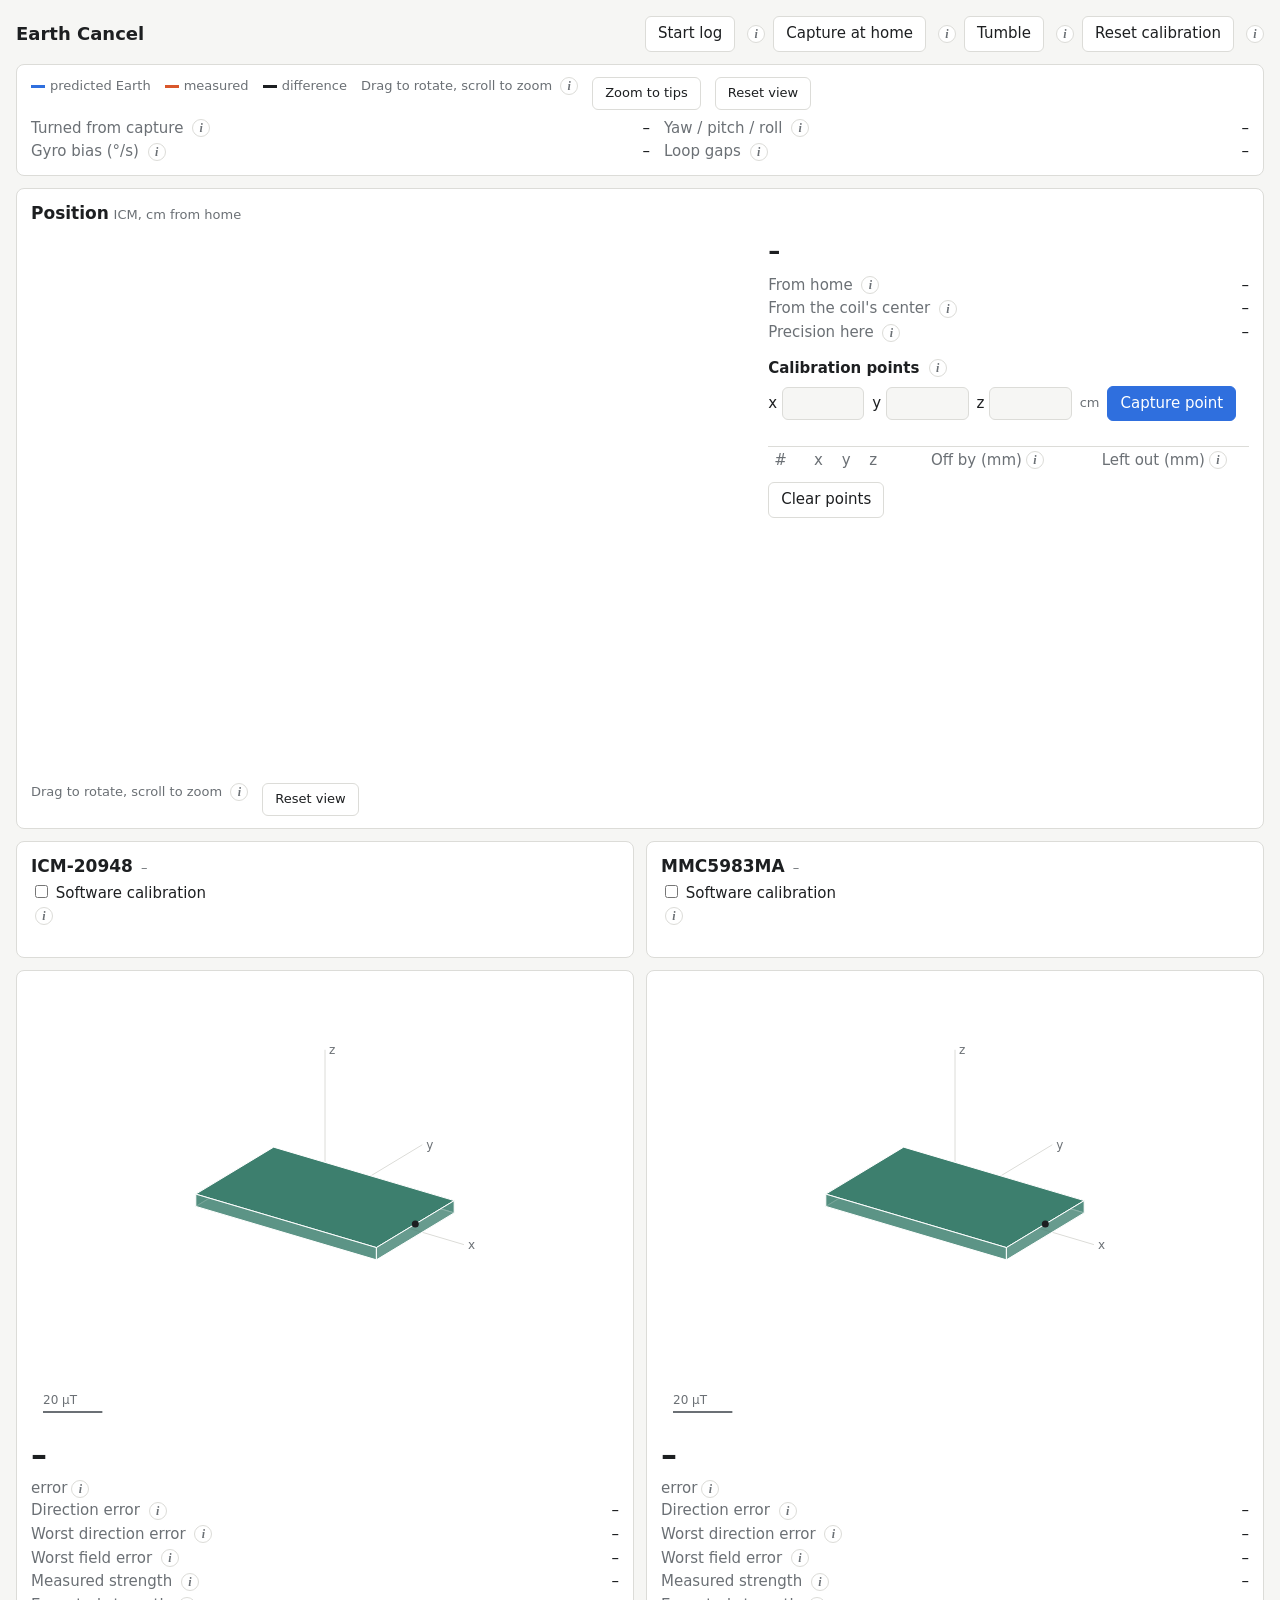
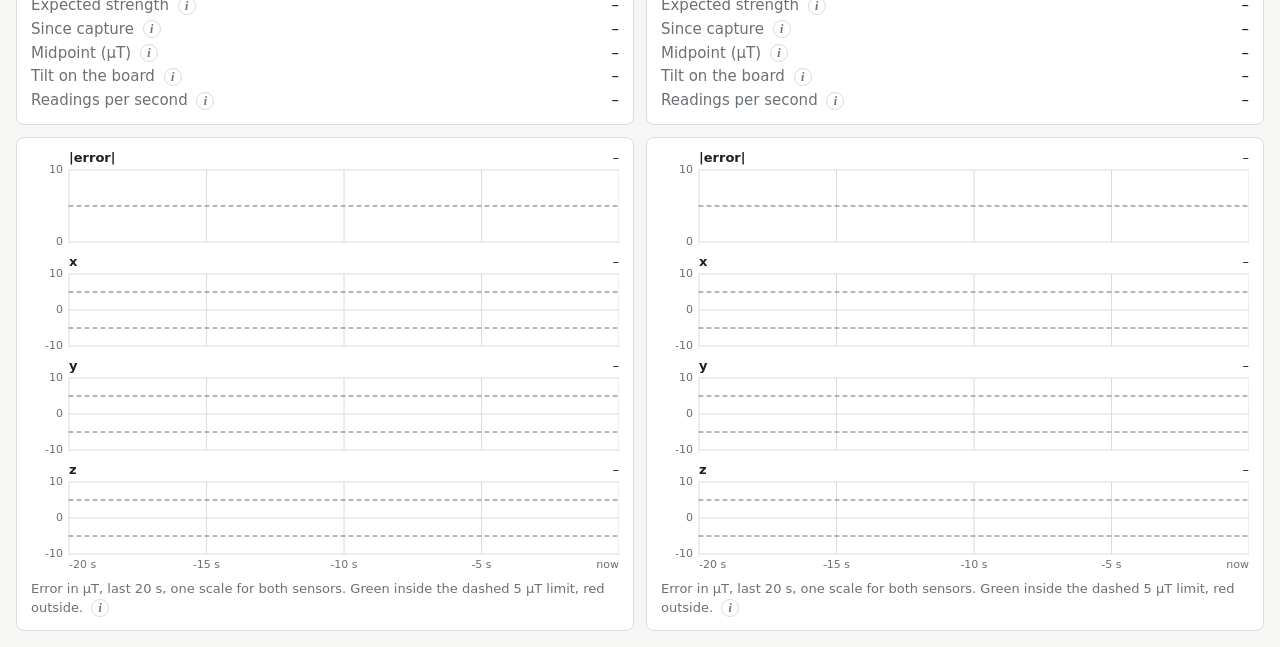
==== cancel-tracking/magtrack_src/web/page/index.html @ 2395313e "Move earth-cancel to cancel-tracking/ as the magtrack_src package Promote the project out of prototy" ====
<!doctype html>
<html lang="en">
<head>
<meta charset="utf-8">
<meta name="viewport" content="width=device-width, initial-scale=1">
<title>Earth Cancel</title>
<link rel="stylesheet" href="style.css">
</head>
<body>
<main>
  <header>
    <h1>Earth Cancel</h1><span class="sp"></span>
    <span id="logstat"></span><a id="loglink" target="_blank"></a>
    <button id="log">Start log</button><button class="info" data-info="log"></button>
    <button id="capture">Capture at home</button><button class="info" data-info="capture"></button>
    <button id="tumble">Tumble</button><button class="info" data-info="tumble"></button>
    <button id="reset">Reset calibration</button><button class="info" data-info="reset"></button>
  </header>
  <div class="card" id="tumblecard">
    <strong>Tumble</strong>
    <p>Slowly turn the board through every direction, each face up and down, in one spot, for 20&ndash;30 s. Finish unlocks when both sensors are ready. <button class="info" data-info="sweep"></button></p>
    <button class="primary" id="tumblefinish">Finish</button>
    <button id="tumblecancel">Cancel</button>
  </div>
  <div class="card shared">
    <div class="legend">
      <span><i style="background:var(--pred)"></i>predicted Earth</span>
      <span><i style="background:var(--meas)"></i>measured</span>
      <span><i style="background:var(--ink)"></i>difference</span>
      <span>Drag to rotate, scroll to zoom <button class="info" data-info="view"></button></span>
      <button id="tips">Zoom to tips</button>
      <button id="resetview">Reset view</button>
    </div>
    <dl>
      <dt>Turned from capture <button class="info" data-info="turned"></button></dt><dd id="turn">&ndash;</dd>
      <dt>Yaw / pitch / roll <button class="info" data-info="facing"></button></dt><dd id="ypr">&ndash;</dd>
      <dt>Gyro bias (&deg;/s) <button class="info" data-info="bias"></button></dt><dd id="bias">&ndash;</dd>
      <dt>Loop gaps <button class="info" data-info="gaps"></button></dt><dd id="gaps">&ndash;</dd>
    </dl>
  </div>
  <div class="card" id="poscard">
    <h2>Position</h2> <span class="hint">ICM, cm from home</span>
    <div class="posgrid">
      <div>
        <canvas id="posview"></canvas>
        <div class="legend">
          <span>Drag to rotate, scroll to zoom <button class="info" data-info="posview"></button></span>
          <button id="posreset">Reset view</button>
        </div>
      </div>
      <div>
        <div class="big" id="posxyz">&ndash;</div>
        <dl>
          <dt>From home <button class="info" data-info="posfrom"></button></dt><dd id="posfromhome">&ndash;</dd>
          <dt>From the coil's center <button class="info" data-info="poscoil"></button></dt><dd id="posfromcoil">&ndash;</dd>
          <dt>Precision here <button class="info" data-info="posprecision"></button></dt><dd id="posprec">&ndash;</dd>
        </dl>
        <h3>Calibration points <button class="info" data-info="calpoints"></button></h3>
        <div class="calentry">
          <label>x <input id="calx" type="number" step="0.5" inputmode="decimal"></label>
          <label>y <input id="caly" type="number" step="0.5" inputmode="decimal"></label>
          <label>z <input id="calz" type="number" step="0.5" inputmode="decimal"></label>
          <span class="hint">cm</span>
          <button class="primary" id="calcapture">Capture point</button>
          <button id="calcancel">Cancel</button>
        </div>
        <div class="hint" id="calstatus"></div>
        <table>
          <thead><tr><th>#</th><th>x</th><th>y</th><th>z</th><th>Off by (mm)<button class="info" data-info="offby"></button></th><th>Left out (mm)<button class="info" data-info="leftout"></button></th><th></th></tr></thead>
          <tbody id="calrows"></tbody>
        </table>
        <p class="hint" id="coilsummary"></p>
        <button id="calclear">Clear points</button>
      </div>
    </div>
  </div>
  <div id="sides"></div>
</main>
<template id="side">
  <section class="side">
    <div class="card">
      <h2 class="sidename"></h2><span class="rate">&ndash;</span>
      <label class="calswitch"><input type="checkbox" class="usecal"> Software calibration</label><button class="info" data-info="usecal"></button>
      <div class="status"></div>
    </div>
    <div class="card tumble">
      <div class="meter"><div class="tumblebar"></div></div>
      <p class="tumbleinfo"></p>
      <canvas class="sweep"></canvas>
    </div>
    <div class="card result">
      <div class="resultverdict"></div><button class="info" data-info="match"></button>
      <div class="resultnote"></div>
      <div class="unit">All values in &micro;T, except Correction.</div>
      <table>
        <thead><tr><th>Direction</th><th>Lowest<button class="info" data-info="lowest"></button></th><th>Highest<button class="info" data-info="highest"></button></th><th>Midpoint<button class="info" data-info="midpoint"></button></th><th>Half the swing<button class="info" data-info="halfswing"></button></th><th>Correction<button class="info" data-info="correction"></button></th></tr></thead>
        <tbody class="resultrows"></tbody>
      </table>
    </div>
    <div class="card">
      <canvas class="view"></canvas>
      <div class="big">&ndash;</div>
      <div class="verdict">error</div><button class="info" data-info="error"></button>
      <dl>
        <dt>Direction error <button class="info" data-info="direction"></button></dt><dd class="deg">&ndash;</dd>
        <dt>Worst direction error <button class="info" data-info="worstdirection"></button></dt><dd class="peakdeg">&ndash;</dd>
        <dt>Worst field error <button class="info" data-info="worst"></button></dt><dd class="peak">&ndash;</dd>
        <dt>Measured strength <button class="info" data-info="measured"></button></dt><dd class="mm">&ndash;</dd>
        <dt>Expected strength <button class="info" data-info="predicted"></button></dt><dd class="pm">&ndash;</dd>
        <dt>Since capture <button class="info" data-info="age"></button></dt><dd class="age">&ndash;</dd>
        <dt>Midpoint (&micro;T) <button class="info" data-info="midpointreadout"></button></dt><dd class="off">&ndash;</dd>
        <dt>Tilt on the board <button class="info" data-info="tilt"></button></dt><dd class="tilt">&ndash;</dd>
        <dt>Readings per second <button class="info" data-info="rate"></button></dt><dd class="ratenum">&ndash;</dd>
      </dl>
    </div>
    <div class="card">
      <div class="traces">
        <canvas class="trace-size"></canvas>
        <canvas class="trace-x"></canvas>
        <canvas class="trace-y"></canvas>
        <canvas class="trace-z"></canvas>
      </div>
      <div class="legend"><span>Error in &micro;T, last 20 s, one scale for both sensors. Green inside the dashed 5 &micro;T limit, red outside. <button class="info" data-info="chart"></button></span></div>
    </div>
  </section>
</template>
<script src="draw.js"></script>
<script src="sides.js"></script>
<script src="board_view.js"></script>
<script src="sweep_view.js"></script>
<script src="chart.js"></script>
<script src="position_view.js"></script>
<script src="app.js"></script>
<script src="info.js"></script>
</body>
</html>
---- cancel-tracking/magtrack_src/web/page/style.css ----
:root { --bg:#f6f6f4; --card:#fff; --ink:#1d1f21; --dim:#6b7075; --line:#dcdcd8;
        --pred:#2f6fde; --meas:#d9572b; --good:#1b8a52; --bad:#c62f2f;
        --trace:#2f6fde; --board:#3d7f6e; --patch:#c9c9c4; --coil:#b8733a; }
@media (prefers-color-scheme: dark) {
  :root { --bg:#141618; --card:#1e2124; --ink:#e8e9ea; --dim:#99a0a6; --line:#34383c;
          --pred:#6ea0f5; --meas:#f08a5f; --good:#46c288; --bad:#ef6a6a;
          --trace:#6ea0f5; --board:#4f9c88; --patch:#6c7175; --coil:#d39a63; }
}
* { box-sizing:border-box; }
body { margin:0; padding:16px; background:var(--bg); color:var(--ink);
       font:15px/1.45 system-ui,sans-serif; }
main { max-width:1320px; margin:0 auto; display:grid; gap:12px; grid-template-columns:minmax(0,1fr); }
#sides { display:grid; gap:12px; grid-template-columns:repeat(2,minmax(0,1fr)); }
.side { display:flex; flex-direction:column; gap:12px; min-width:0; }
.side h2 { display:inline; font-size:17px; margin:0; }
.rate, .status { color:var(--dim); font-size:13px; }
.rate { margin-left:8px; }
.status { min-height:1.4em; }
.card { background:var(--card); border:1px solid var(--line); border-radius:8px; padding:12px 14px; }
.wide { grid-column:1 / -1; }
h1 { font-size:18px; margin:0; }
header { grid-column:1 / -1; display:flex; flex-wrap:wrap; gap:8px; align-items:center; }
header .sp { flex:1; }
button { font:inherit; padding:6px 12px; border:1px solid var(--line); border-radius:6px;
         background:var(--card); color:var(--ink); cursor:pointer; }
button.primary { background:var(--pred); border-color:var(--pred); color:#fff; }
button:disabled { opacity:.5; cursor:default; }
canvas { display:block; width:100%; }
.view { aspect-ratio:4/3; cursor:grab; touch-action:none; margin-bottom:8px; }
.view:active { cursor:grabbing; }
.viewbar { display:flex; flex-wrap:wrap; gap:8px; align-items:center; margin-top:8px; color:var(--dim); font-size:13px; }
.viewbar span { flex:1; min-width:150px; }
.traces canvas { height:96px; margin-bottom:8px; }
.traces canvas:last-child { height:110px; }
#logstat { color:var(--dim); font-size:13px; }
#loglink { color:var(--trace); font-size:13px; }
.big { font-size:32px; font-weight:600; font-variant-numeric:tabular-nums; }
.verdict { color:var(--dim); margin-bottom:8px; }
.good { color:var(--good); } .bad { color:var(--bad); }
dl { display:grid; grid-template-columns:auto 1fr; gap:2px 14px; margin:0; }
dt { color:var(--dim); } dd { margin:0; text-align:right; font-variant-numeric:tabular-nums; }
.legend { display:flex; flex-wrap:wrap; gap:14px; color:var(--dim); font-size:13px; }
.legend i { display:inline-block; width:14px; height:3px; margin-right:5px; vertical-align:middle; }
.info { width:18px; height:18px; padding:0; margin-left:4px; border-radius:50%; font:italic 600 12px/16px Georgia,serif;
        color:var(--dim); vertical-align:middle; touch-action:manipulation; }
#infotip { display:none; position:fixed; z-index:10; max-width:min(300px, calc(100vw - 16px)); padding:8px 10px;
           background:var(--ink); color:var(--bg); border-radius:6px; font-size:13px; line-height:1.4; }
.resultverdict { display:inline; }
.verdict { display:inline; }
#tumblecard, .tumble, .result { display:none; }
.shared dl { grid-template-columns:auto 1fr auto 1fr; margin-top:8px; }
#tumblecard p, .tumble p { margin:6px 0; }
.sweep { aspect-ratio:1; max-width:420px; margin:8px auto; cursor:grab; touch-action:none; }
.sweep:active { cursor:grabbing; }
.meter { height:10px; border-radius:5px; background:var(--line); overflow:hidden; }
.tumblebar { height:100%; width:0; background:var(--trace); }
.tumblebar.ok { background:var(--good); }
.resultverdict { font-size:18px; font-weight:600; }
.unit { color:var(--dim); font-size:13px; margin-bottom:4px; }
.resultnote { color:var(--dim); margin-bottom:8px; }
table { border-collapse:collapse; width:100%; font-variant-numeric:tabular-nums; }
th, td { text-align:right; padding:3px 6px; border-top:1px solid var(--line); }
th { color:var(--dim); font-weight:400; }
th:first-child, td:first-child { text-align:left; }
.calswitch { display:block; margin-top:4px; }
@media (max-width:820px) { #sides { grid-template-columns:minmax(0,1fr); } .shared dl { grid-template-columns:auto 1fr; } }
#poscard h2 { display:inline; font-size:17px; margin:0; }
#poscard h3 { font-size:15px; margin:14px 0 6px; }
.hint { color:var(--dim); font-size:13px; }
.posgrid { display:grid; gap:16px; grid-template-columns:minmax(0,3fr) minmax(0,2fr); margin-top:8px; }
#posview { aspect-ratio:4/3; cursor:grab; touch-action:none; margin-bottom:8px; }
#posview:active { cursor:grabbing; }
#posxyz { font-size:24px; margin-bottom:6px; white-space:pre; }
.calentry { display:flex; flex-wrap:wrap; gap:8px; align-items:center; margin-bottom:6px; }
.calentry input { width:5.5em; font:inherit; padding:5px 6px; border:1px solid var(--line); border-radius:6px;
                  background:var(--bg); color:var(--ink); }
#calcancel { display:none; }
#calstatus { min-height:1.4em; }
#coilsummary { margin:8px 0; }
button.remove { padding:0 8px; }
@media (max-width:820px) { .posgrid { grid-template-columns:minmax(0,1fr); } }
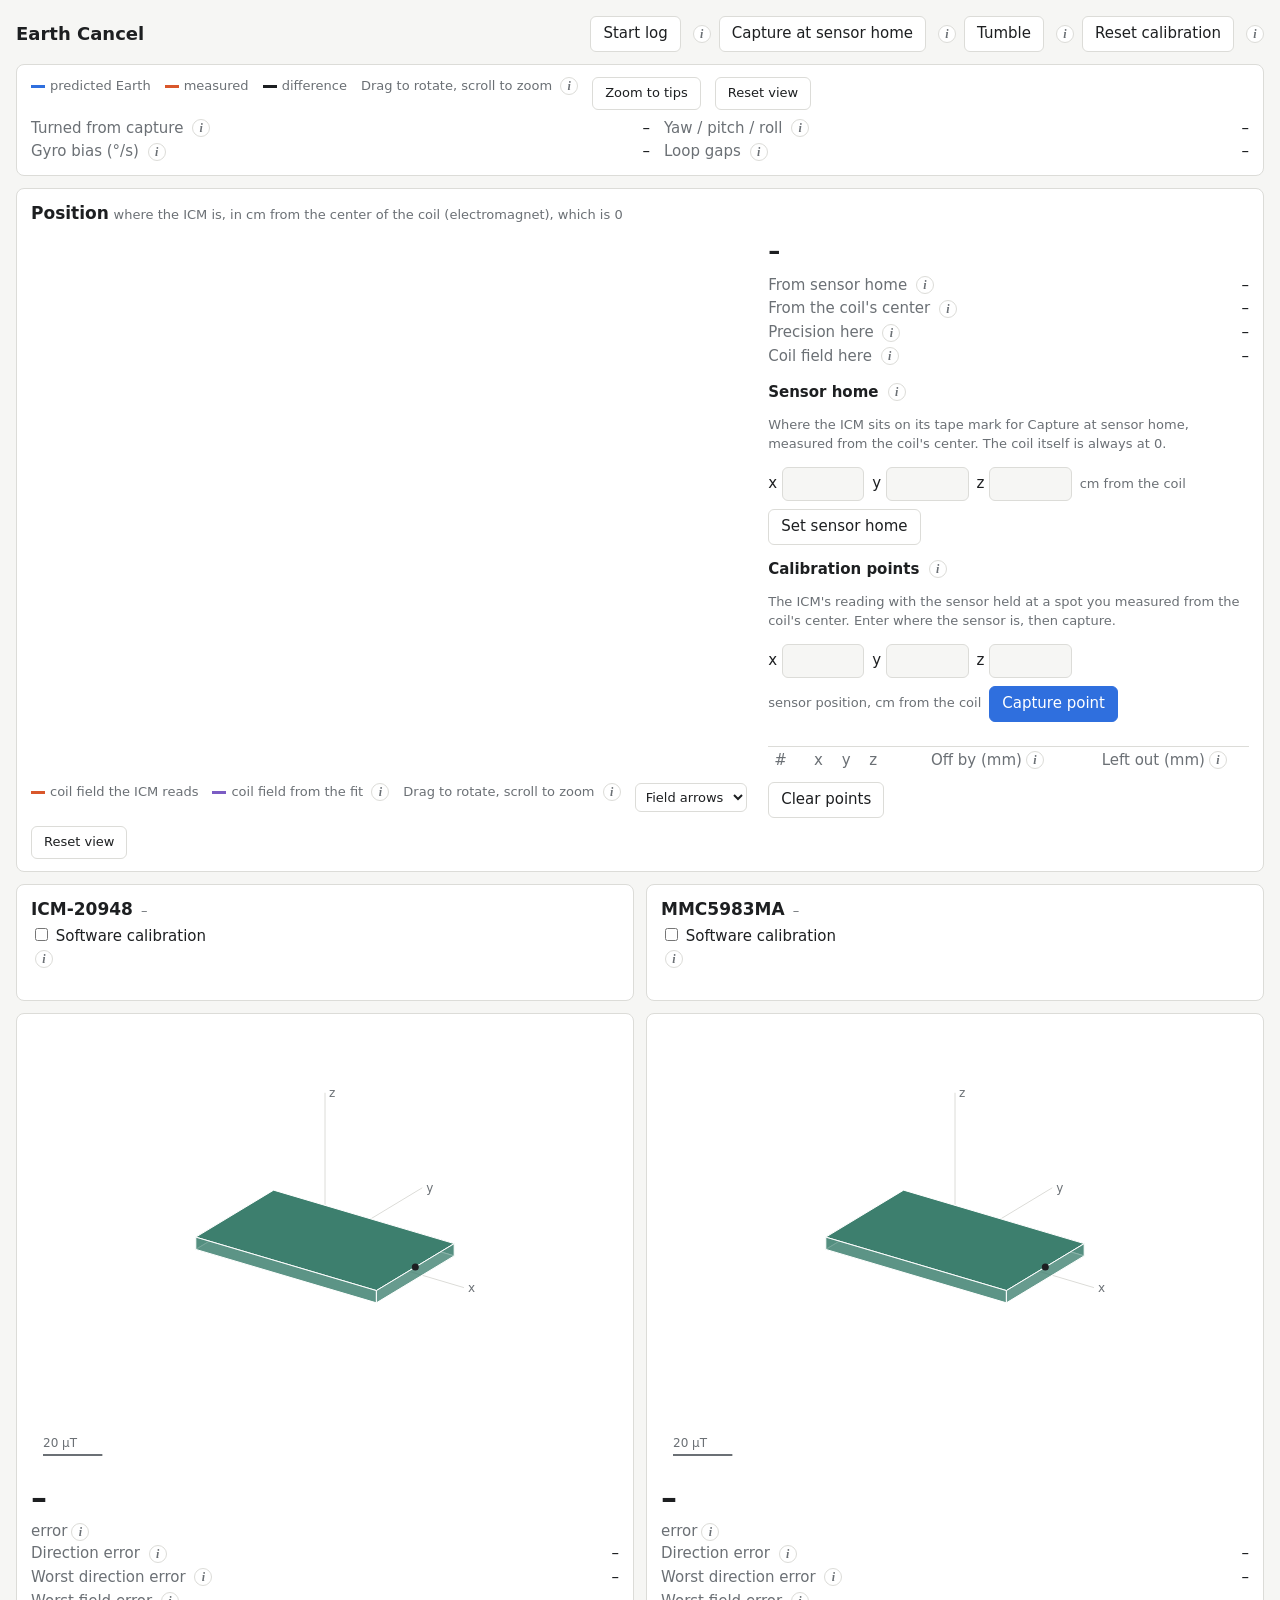
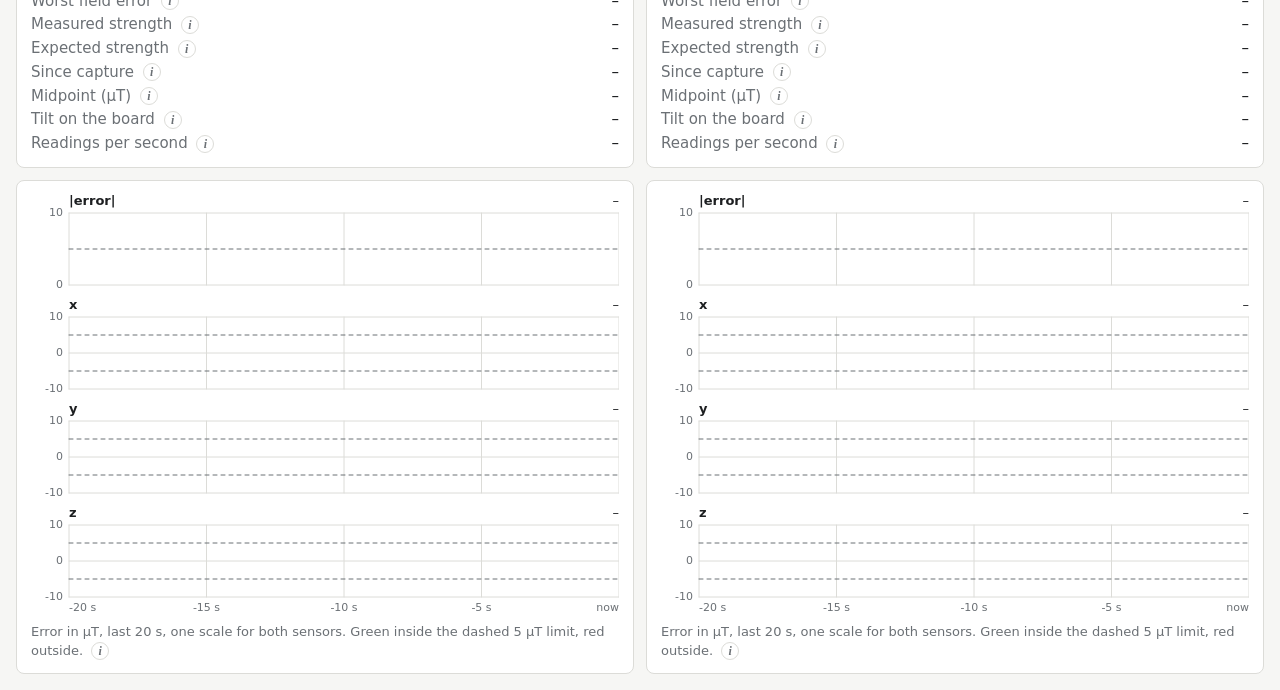
==== commit c60ca84c: "proper calibration tracking, more defined setup" ====
--- a/cancel-tracking/magtrack_src/web/page/index.html
+++ b/cancel-tracking/magtrack_src/web/page/index.html
@@ -12,7 +12,7 @@
     <h1>Earth Cancel</h1><span class="sp"></span>
     <span id="logstat"></span><a id="loglink" target="_blank"></a>
     <button id="log">Start log</button><button class="info" data-info="log"></button>
-    <button id="capture">Capture at home</button><button class="info" data-info="capture"></button>
+    <button id="capture">Capture at sensor home</button><button class="info" data-info="capture"></button>
     <button id="tumble">Tumble</button><button class="info" data-info="tumble"></button>
     <button id="reset">Reset calibration</button><button class="info" data-info="reset"></button>
   </header>
@@ -39,28 +39,47 @@
     </dl>
   </div>
   <div class="card" id="poscard">
-    <h2>Position</h2> <span class="hint">ICM, cm from home</span>
+    <h2>Position</h2> <span class="hint">where the ICM is, in cm from the center of the coil (electromagnet), which is 0</span>
     <div class="posgrid">
       <div>
         <canvas id="posview"></canvas>
         <div class="legend">
+          <span><i style="background:var(--meas)"></i>coil field the ICM reads</span>
+          <span><i style="background:var(--field)"></i>coil field from the fit <button class="info" data-info="posfieldview"></button></span>
           <span>Drag to rotate, scroll to zoom <button class="info" data-info="posview"></button></span>
+          <select id="posfield" aria-label="How to draw the coil's field">
+            <option value="arrows">Field arrows</option>
+            <option value="lines">Field lines</option>
+            <option value="off">No field</option>
+          </select>
           <button id="posreset">Reset view</button>
         </div>
       </div>
       <div>
         <div class="big" id="posxyz">&ndash;</div>
         <dl>
-          <dt>From home <button class="info" data-info="posfrom"></button></dt><dd id="posfromhome">&ndash;</dd>
+          <dt>From sensor home <button class="info" data-info="posfrom"></button></dt><dd id="posfromhome">&ndash;</dd>
           <dt>From the coil's center <button class="info" data-info="poscoil"></button></dt><dd id="posfromcoil">&ndash;</dd>
           <dt>Precision here <button class="info" data-info="posprecision"></button></dt><dd id="posprec">&ndash;</dd>
+          <dt>Coil field here <button class="info" data-info="poscoilfield"></button></dt><dd id="poscoilfield">&ndash;</dd>
         </dl>
+        <h3>Sensor home <button class="info" data-info="home"></button></h3>
+        <p class="hint">Where the ICM sits on its tape mark for Capture at sensor home, measured from the coil's center. The coil itself is always at 0.</p>
+        <div class="calentry">
+          <label>x <input id="homex" type="number" step="0.5" inputmode="decimal"></label>
+          <label>y <input id="homey" type="number" step="0.5" inputmode="decimal"></label>
+          <label>z <input id="homez" type="number" step="0.5" inputmode="decimal"></label>
+          <span class="hint">cm from the coil</span>
+          <button id="homeset">Set sensor home</button>
+        </div>
+        <div class="hint" id="homenow"></div>
         <h3>Calibration points <button class="info" data-info="calpoints"></button></h3>
+        <p class="hint">The ICM's reading with the sensor held at a spot you measured from the coil's center. Enter where the sensor is, then capture.</p>
         <div class="calentry">
           <label>x <input id="calx" type="number" step="0.5" inputmode="decimal"></label>
           <label>y <input id="caly" type="number" step="0.5" inputmode="decimal"></label>
           <label>z <input id="calz" type="number" step="0.5" inputmode="decimal"></label>
-          <span class="hint">cm</span>
+          <span class="hint">sensor position, cm from the coil</span>
           <button class="primary" id="calcapture">Capture point</button>
           <button id="calcancel">Cancel</button>
         </div>
@@ -129,6 +148,7 @@
 <script src="board_view.js"></script>
 <script src="sweep_view.js"></script>
 <script src="chart.js"></script>
+<script src="field_view.js"></script>
 <script src="position_view.js"></script>
 <script src="app.js"></script>
 <script src="info.js"></script>
--- a/cancel-tracking/magtrack_src/web/page/style.css
+++ b/cancel-tracking/magtrack_src/web/page/style.css
@@ -1,10 +1,10 @@
 :root { --bg:#f6f6f4; --card:#fff; --ink:#1d1f21; --dim:#6b7075; --line:#dcdcd8;
         --pred:#2f6fde; --meas:#d9572b; --good:#1b8a52; --bad:#c62f2f;
-        --trace:#2f6fde; --board:#3d7f6e; --patch:#c9c9c4; --coil:#b8733a; }
+        --trace:#2f6fde; --board:#3d7f6e; --patch:#c9c9c4; --coil:#b8733a; --field:#7b5cc4; }
 @media (prefers-color-scheme: dark) {
   :root { --bg:#141618; --card:#1e2124; --ink:#e8e9ea; --dim:#99a0a6; --line:#34383c;
           --pred:#6ea0f5; --meas:#f08a5f; --good:#46c288; --bad:#ef6a6a;
-          --trace:#6ea0f5; --board:#4f9c88; --patch:#6c7175; --coil:#d39a63; }
+          --trace:#6ea0f5; --board:#4f9c88; --patch:#6c7175; --coil:#d39a63; --field:#ab92ea; }
 }
 * { box-sizing:border-box; }
 body { margin:0; padding:16px; background:var(--bg); color:var(--ink);
@@ -78,4 +78,6 @@
 #calstatus { min-height:1.4em; }
 #coilsummary { margin:8px 0; }
 button.remove { padding:0 8px; }
+#posfield { font:inherit; font-size:13px; padding:5px 6px; border:1px solid var(--line); border-radius:6px;
+            background:var(--card); color:var(--ink); }
 @media (max-width:820px) { .posgrid { grid-template-columns:minmax(0,1fr); } }
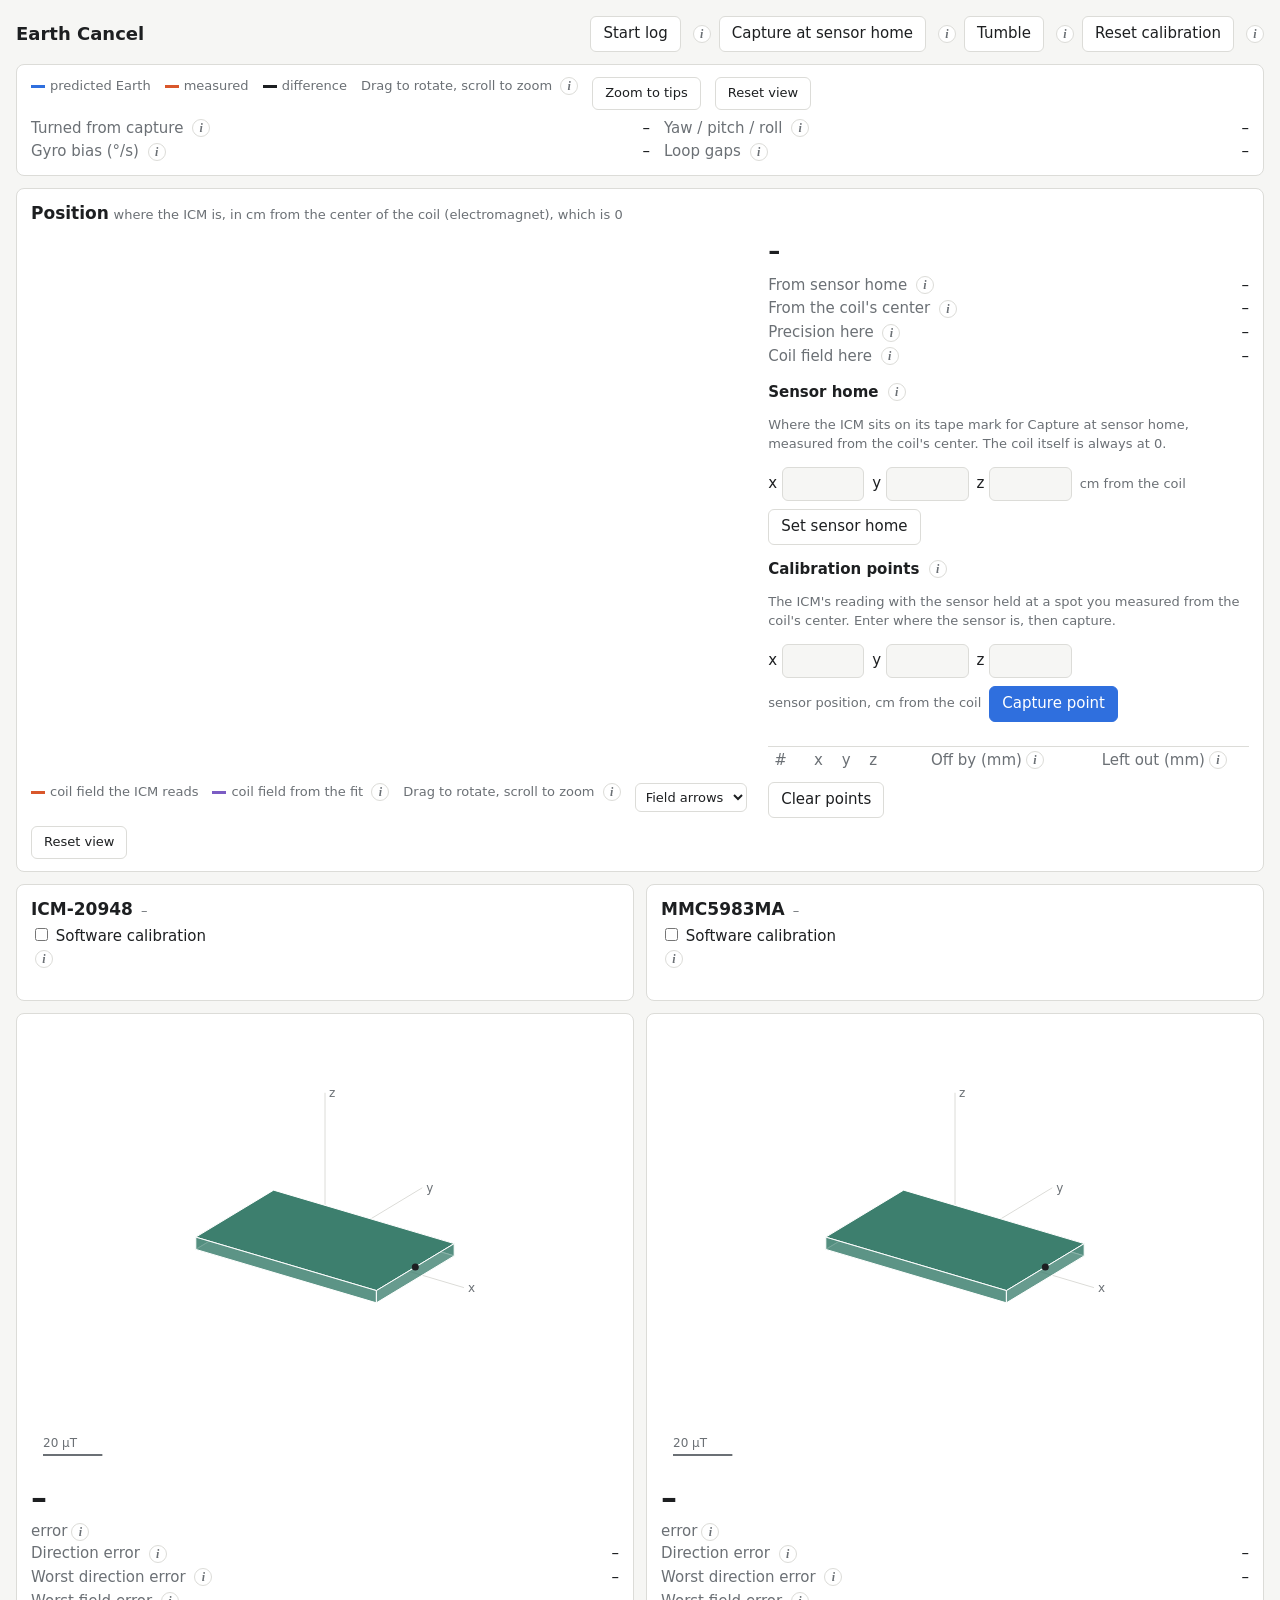
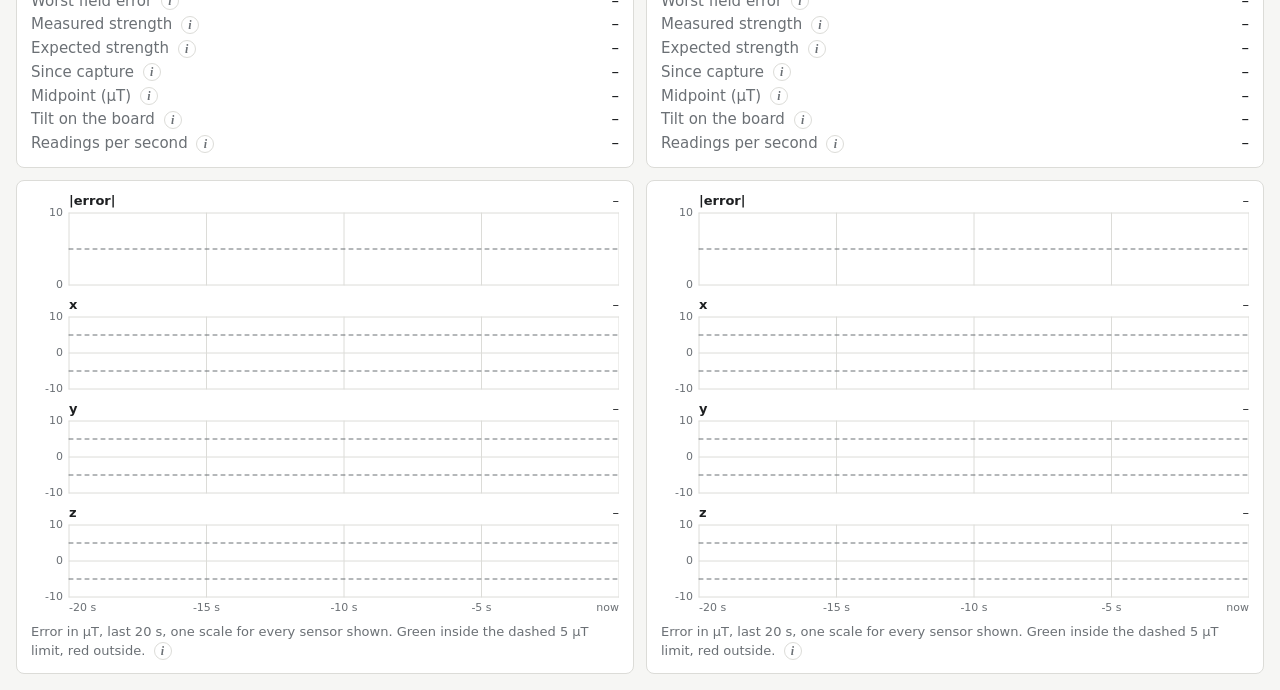
==== commit 7f808041: "updated to disable mmc" ====
--- a/cancel-tracking/magtrack_src/web/page/index.html
+++ b/cancel-tracking/magtrack_src/web/page/index.html
@@ -18,7 +18,7 @@
   </header>
   <div class="card" id="tumblecard">
     <strong>Tumble</strong>
-    <p>Slowly turn the board through every direction, each face up and down, in one spot, for 20&ndash;30 s. Finish unlocks when both sensors are ready. <button class="info" data-info="sweep"></button></p>
+    <p>Slowly turn the board through every direction, each face up and down, in one spot, for 20&ndash;30 s. Finish unlocks when every sensor shown is ready. <button class="info" data-info="sweep"></button></p>
     <button class="primary" id="tumblefinish">Finish</button>
     <button id="tumblecancel">Cancel</button>
   </div>
@@ -116,7 +116,7 @@
         <tbody class="resultrows"></tbody>
       </table>
     </div>
-    <div class="card">
+    <div class="card viewcard">
       <canvas class="view"></canvas>
       <div class="big">&ndash;</div>
       <div class="verdict">error</div><button class="info" data-info="error"></button>
@@ -132,14 +132,14 @@
         <dt>Readings per second <button class="info" data-info="rate"></button></dt><dd class="ratenum">&ndash;</dd>
       </dl>
     </div>
-    <div class="card">
+    <div class="card chartcard">
       <div class="traces">
         <canvas class="trace-size"></canvas>
         <canvas class="trace-x"></canvas>
         <canvas class="trace-y"></canvas>
         <canvas class="trace-z"></canvas>
       </div>
-      <div class="legend"><span>Error in &micro;T, last 20 s, one scale for both sensors. Green inside the dashed 5 &micro;T limit, red outside. <button class="info" data-info="chart"></button></span></div>
+      <div class="legend"><span>Error in &micro;T, last 20 s, one scale for every sensor shown. Green inside the dashed 5 &micro;T limit, red outside. <button class="info" data-info="chart"></button></span></div>
     </div>
   </section>
 </template>
--- a/cancel-tracking/magtrack_src/web/page/style.css
+++ b/cancel-tracking/magtrack_src/web/page/style.css
@@ -63,7 +63,11 @@
 th { color:var(--dim); font-weight:400; }
 th:first-child, td:first-child { text-align:left; }
 .calswitch { display:block; margin-top:4px; }
-@media (max-width:820px) { #sides { grid-template-columns:minmax(0,1fr); } .shared dl { grid-template-columns:auto 1fr; } }
+#sides.single { grid-template-columns:minmax(0,1fr); }
+#sides.single .side { display:grid; grid-template-columns:repeat(2,minmax(0,1fr)); align-items:start; }
+#sides.single .side > .card:not(.viewcard):not(.chartcard) { grid-column:1 / -1; }
+@media (max-width:820px) { #sides, #sides.single .side { grid-template-columns:minmax(0,1fr); }
+                           .shared dl { grid-template-columns:auto 1fr; } }
 #poscard h2 { display:inline; font-size:17px; margin:0; }
 #poscard h3 { font-size:15px; margin:14px 0 6px; }
 .hint { color:var(--dim); font-size:13px; }
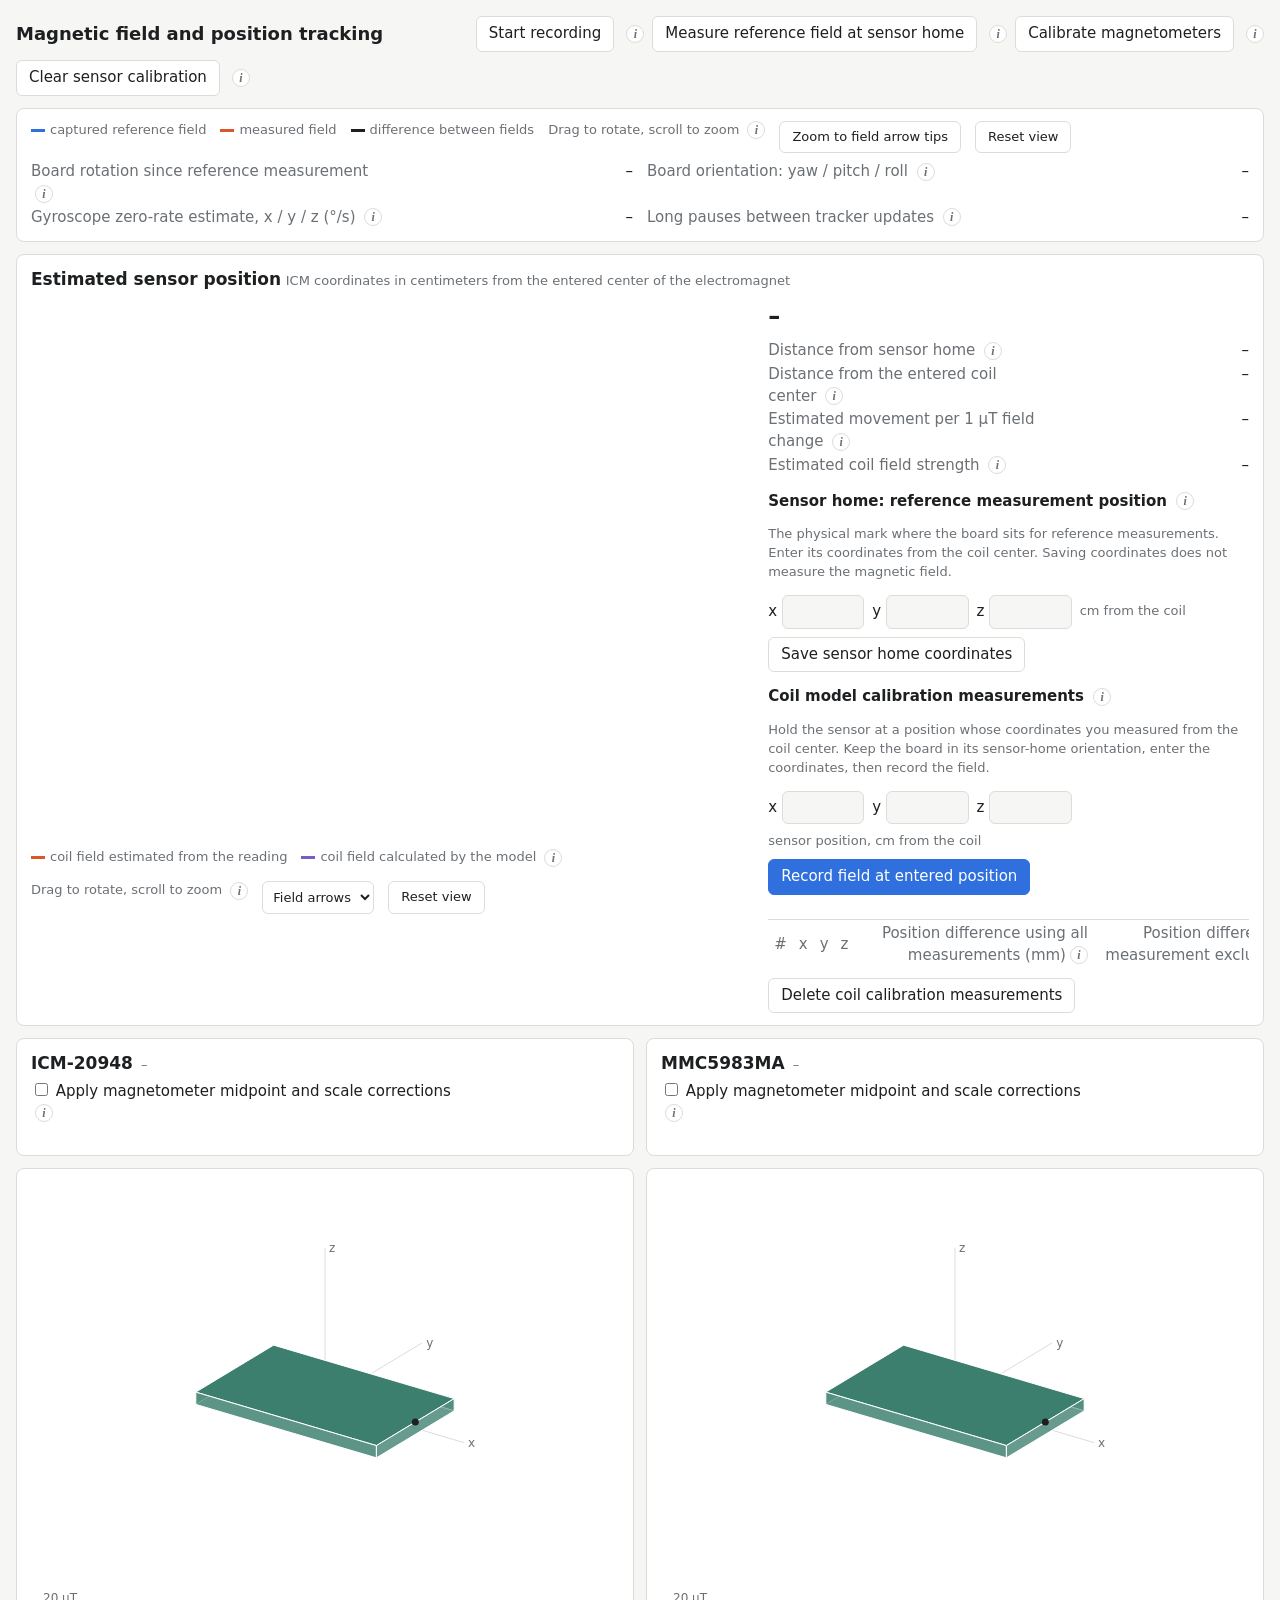
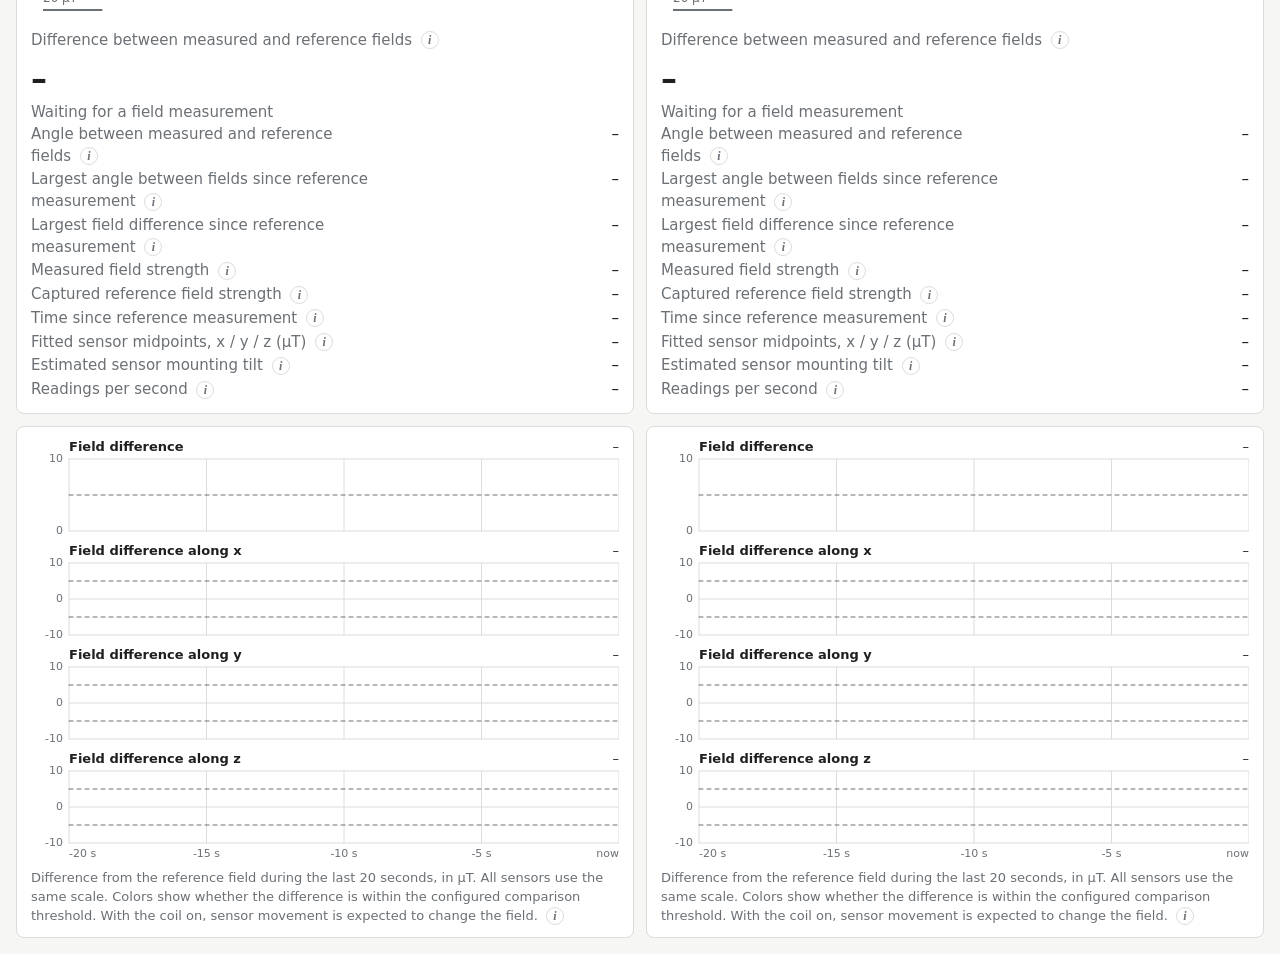
==== commit 31ab2034: "significant refactor of documentation. Making sure we are aligned on terminology and function. Added" ====
--- a/cancel-tracking/magtrack_src/web/page/index.html
+++ b/cancel-tracking/magtrack_src/web/page/index.html
@@ -3,50 +3,50 @@
 <head>
 <meta charset="utf-8">
 <meta name="viewport" content="width=device-width, initial-scale=1">
-<title>Earth Cancel</title>
+<title>Magnetic field and position tracking</title>
 <link rel="stylesheet" href="style.css">
 </head>
 <body>
 <main>
   <header>
-    <h1>Earth Cancel</h1><span class="sp"></span>
+    <h1>Magnetic field and position tracking</h1><span class="sp"></span>
     <span id="logstat"></span><a id="loglink" target="_blank"></a>
-    <button id="log">Start log</button><button class="info" data-info="log"></button>
-    <button id="capture">Capture at sensor home</button><button class="info" data-info="capture"></button>
-    <button id="tumble">Tumble</button><button class="info" data-info="tumble"></button>
-    <button id="reset">Reset calibration</button><button class="info" data-info="reset"></button>
+    <button id="log">Start recording</button><button class="info" data-info="recordMeasurements"></button>
+    <button id="capture">Measure reference field at sensor home</button><button class="info" data-info="measureReferenceField"></button>
+    <button id="tumble">Calibrate magnetometers</button><button class="info" data-info="calibrateMagnetometers"></button>
+    <button id="reset">Clear sensor calibration</button><button class="info" data-info="clearSensorCalibration"></button>
   </header>
   <div class="card" id="tumblecard">
-    <strong>Tumble</strong>
-    <p>Slowly turn the board through every direction, each face up and down, in one spot, for 20&ndash;30 s. Finish unlocks when every sensor shown is ready. <button class="info" data-info="sweep"></button></p>
-    <button class="primary" id="tumblefinish">Finish</button>
-    <button id="tumblecancel">Cancel</button>
+    <strong>Magnetometer calibration: rotate the board</strong>
+    <p>Keep the coil off or far away. Rotate the whole sensor assembly through every orientation while staying near one spot. The field-direction coverage must be sufficient before you can calculate the corrections. The MMC must also cover enough directions if its mounting alignment is not yet known. <button class="info" data-info="calibrationDirectionCoverage"></button></p>
+    <button class="primary" id="tumblefinish">Calculate and save corrections</button>
+    <button id="tumblecancel">Cancel calibration</button>
   </div>
   <div class="card shared">
     <div class="legend">
-      <span><i style="background:var(--pred)"></i>predicted Earth</span>
-      <span><i style="background:var(--meas)"></i>measured</span>
-      <span><i style="background:var(--ink)"></i>difference</span>
-      <span>Drag to rotate, scroll to zoom <button class="info" data-info="view"></button></span>
-      <button id="tips">Zoom to tips</button>
+      <span><i style="background:var(--pred)"></i>captured reference field</span>
+      <span><i style="background:var(--meas)"></i>measured field</span>
+      <span><i style="background:var(--ink)"></i>difference between fields</span>
+      <span>Drag to rotate, scroll to zoom <button class="info" data-info="magneticFieldView"></button></span>
+      <button id="tips">Zoom to field arrow tips</button>
       <button id="resetview">Reset view</button>
     </div>
     <dl>
-      <dt>Turned from capture <button class="info" data-info="turned"></button></dt><dd id="turn">&ndash;</dd>
-      <dt>Yaw / pitch / roll <button class="info" data-info="facing"></button></dt><dd id="ypr">&ndash;</dd>
-      <dt>Gyro bias (&deg;/s) <button class="info" data-info="bias"></button></dt><dd id="bias">&ndash;</dd>
-      <dt>Loop gaps <button class="info" data-info="gaps"></button></dt><dd id="gaps">&ndash;</dd>
+      <dt>Board rotation since reference measurement <button class="info" data-info="boardRotationSinceReference"></button></dt><dd id="turn">&ndash;</dd>
+      <dt>Board orientation: yaw / pitch / roll <button class="info" data-info="boardOrientation"></button></dt><dd id="ypr">&ndash;</dd>
+      <dt>Gyroscope zero-rate estimate, x / y / z (&deg;/s) <button class="info" data-info="gyroscopeZeroRate"></button></dt><dd id="bias">&ndash;</dd>
+      <dt>Long pauses between tracker updates <button class="info" data-info="pausesBetweenReadings"></button></dt><dd id="gaps">&ndash;</dd>
     </dl>
   </div>
   <div class="card" id="poscard">
-    <h2>Position</h2> <span class="hint">where the ICM is, in cm from the center of the coil (electromagnet), which is 0</span>
+    <h2>Estimated sensor position</h2> <span class="hint">ICM coordinates in centimeters from the entered center of the electromagnet</span>
     <div class="posgrid">
       <div>
         <canvas id="posview"></canvas>
         <div class="legend">
-          <span><i style="background:var(--meas)"></i>coil field the ICM reads</span>
-          <span><i style="background:var(--field)"></i>coil field from the fit <button class="info" data-info="posfieldview"></button></span>
-          <span>Drag to rotate, scroll to zoom <button class="info" data-info="posview"></button></span>
+          <span><i style="background:var(--meas)"></i>coil field estimated from the reading</span>
+          <span><i style="background:var(--field)"></i>coil field calculated by the model <button class="info" data-info="estimatedAndModelledCoilFields"></button></span>
+          <span>Drag to rotate, scroll to zoom <button class="info" data-info="positionView"></button></span>
           <select id="posfield" aria-label="How to draw the coil's field">
             <option value="arrows">Field arrows</option>
             <option value="lines">Field lines</option>
@@ -58,38 +58,38 @@
       <div>
         <div class="big" id="posxyz">&ndash;</div>
         <dl>
-          <dt>From sensor home <button class="info" data-info="posfrom"></button></dt><dd id="posfromhome">&ndash;</dd>
-          <dt>From the coil's center <button class="info" data-info="poscoil"></button></dt><dd id="posfromcoil">&ndash;</dd>
-          <dt>Precision here <button class="info" data-info="posprecision"></button></dt><dd id="posprec">&ndash;</dd>
-          <dt>Coil field here <button class="info" data-info="poscoilfield"></button></dt><dd id="poscoilfield">&ndash;</dd>
+          <dt>Distance from sensor home <button class="info" data-info="distanceFromSensorHome"></button></dt><dd id="posfromhome">&ndash;</dd>
+          <dt>Distance from the entered coil center <button class="info" data-info="distanceFromCoilCenter"></button></dt><dd id="posfromcoil">&ndash;</dd>
+          <dt>Estimated movement per 1 &micro;T field change <button class="info" data-info="positionChangePerFieldChange"></button></dt><dd id="posprec">&ndash;</dd>
+          <dt>Estimated coil field strength <button class="info" data-info="estimatedCoilFieldStrength"></button></dt><dd id="poscoilfield">&ndash;</dd>
         </dl>
-        <h3>Sensor home <button class="info" data-info="home"></button></h3>
-        <p class="hint">Where the ICM sits on its tape mark for Capture at sensor home, measured from the coil's center. The coil itself is always at 0.</p>
+        <h3>Sensor home: reference measurement position <button class="info" data-info="sensorHomeCoordinates"></button></h3>
+        <p class="hint">The physical mark where the board sits for reference measurements. Enter its coordinates from the coil center. Saving coordinates does not measure the magnetic field.</p>
         <div class="calentry">
           <label>x <input id="homex" type="number" step="0.5" inputmode="decimal"></label>
           <label>y <input id="homey" type="number" step="0.5" inputmode="decimal"></label>
           <label>z <input id="homez" type="number" step="0.5" inputmode="decimal"></label>
           <span class="hint">cm from the coil</span>
-          <button id="homeset">Set sensor home</button>
+          <button id="homeset">Save sensor home coordinates</button>
         </div>
         <div class="hint" id="homenow"></div>
-        <h3>Calibration points <button class="info" data-info="calpoints"></button></h3>
-        <p class="hint">The ICM's reading with the sensor held at a spot you measured from the coil's center. Enter where the sensor is, then capture.</p>
+        <h3>Coil model calibration measurements <button class="info" data-info="coilCalibrationMeasurements"></button></h3>
+        <p class="hint">Hold the sensor at a position whose coordinates you measured from the coil center. Keep the board in its sensor-home orientation, enter the coordinates, then record the field.</p>
         <div class="calentry">
           <label>x <input id="calx" type="number" step="0.5" inputmode="decimal"></label>
           <label>y <input id="caly" type="number" step="0.5" inputmode="decimal"></label>
           <label>z <input id="calz" type="number" step="0.5" inputmode="decimal"></label>
           <span class="hint">sensor position, cm from the coil</span>
-          <button class="primary" id="calcapture">Capture point</button>
-          <button id="calcancel">Cancel</button>
+          <button class="primary" id="calcapture">Record field at entered position</button>
+          <button id="calcancel">Cancel measurement</button>
         </div>
         <div class="hint" id="calstatus"></div>
-        <table>
-          <thead><tr><th>#</th><th>x</th><th>y</th><th>z</th><th>Off by (mm)<button class="info" data-info="offby"></button></th><th>Left out (mm)<button class="info" data-info="leftout"></button></th><th></th></tr></thead>
+        <div class="table-scroll" role="region" tabindex="0" aria-label="Recorded coil-calibration measurements"><table>
+          <thead><tr><th>#</th><th>x</th><th>y</th><th>z</th><th>Position difference using all measurements (mm)<button class="info" data-info="positionDifferenceUsingAllMeasurements"></button></th><th>Position difference with this measurement excluded (mm)<button class="info" data-info="positionDifferenceWithMeasurementExcluded"></button></th><th></th></tr></thead>
           <tbody id="calrows"></tbody>
-        </table>
+        </table></div>
         <p class="hint" id="coilsummary"></p>
-        <button id="calclear">Clear points</button>
+        <button id="calclear">Delete coil calibration measurements</button>
       </div>
     </div>
   </div>
@@ -99,7 +99,7 @@
   <section class="side">
     <div class="card">
       <h2 class="sidename"></h2><span class="rate">&ndash;</span>
-      <label class="calswitch"><input type="checkbox" class="usecal"> Software calibration</label><button class="info" data-info="usecal"></button>
+      <label class="calswitch"><input type="checkbox" class="usecal"> Apply magnetometer midpoint and scale corrections</label><button class="info" data-info="applyMagnetometerCorrections"></button>
       <div class="status"></div>
     </div>
     <div class="card tumble">
@@ -108,28 +108,29 @@
       <canvas class="sweep"></canvas>
     </div>
     <div class="card result">
-      <div class="resultverdict"></div><button class="info" data-info="match"></button>
+      <div class="resultverdict"></div><button class="info" data-info="calibrationStrengthVariation"></button>
       <div class="resultnote"></div>
-      <div class="unit">All values in &micro;T, except Correction.</div>
-      <table>
-        <thead><tr><th>Direction</th><th>Lowest<button class="info" data-info="lowest"></button></th><th>Highest<button class="info" data-info="highest"></button></th><th>Midpoint<button class="info" data-info="midpoint"></button></th><th>Half the swing<button class="info" data-info="halfswing"></button></th><th>Correction<button class="info" data-info="correction"></button></th></tr></thead>
+      <div class="unit">Field values are in microtesla (&micro;T). The scale multiplier has no unit.</div>
+      <div class="table-scroll" role="region" tabindex="0" aria-label="Magnetometer calibration values by sensor axis"><table>
+        <thead><tr><th>Sensor axis</th><th>Fitted lowest reading<button class="info" data-info="fittedLowestReading"></button></th><th>Fitted highest reading<button class="info" data-info="fittedHighestReading"></button></th><th>Fitted midpoint<button class="info" data-info="fittedMidpoint"></button></th><th>Half of fitted reading range<button class="info" data-info="halfReadingRange"></button></th><th>Axis scale multiplier<button class="info" data-info="axisScaleMultiplier"></button></th></tr></thead>
         <tbody class="resultrows"></tbody>
-      </table>
+      </table></div>
     </div>
     <div class="card viewcard">
       <canvas class="view"></canvas>
+      <div class="readoutlabel">Difference between measured and reference fields <button class="info" data-info="differenceBetweenFields"></button></div>
       <div class="big">&ndash;</div>
-      <div class="verdict">error</div><button class="info" data-info="error"></button>
+      <div class="verdict">Waiting for a field measurement</div>
       <dl>
-        <dt>Direction error <button class="info" data-info="direction"></button></dt><dd class="deg">&ndash;</dd>
-        <dt>Worst direction error <button class="info" data-info="worstdirection"></button></dt><dd class="peakdeg">&ndash;</dd>
-        <dt>Worst field error <button class="info" data-info="worst"></button></dt><dd class="peak">&ndash;</dd>
-        <dt>Measured strength <button class="info" data-info="measured"></button></dt><dd class="mm">&ndash;</dd>
-        <dt>Expected strength <button class="info" data-info="predicted"></button></dt><dd class="pm">&ndash;</dd>
-        <dt>Since capture <button class="info" data-info="age"></button></dt><dd class="age">&ndash;</dd>
-        <dt>Midpoint (&micro;T) <button class="info" data-info="midpointreadout"></button></dt><dd class="off">&ndash;</dd>
-        <dt>Tilt on the board <button class="info" data-info="tilt"></button></dt><dd class="tilt">&ndash;</dd>
-        <dt>Readings per second <button class="info" data-info="rate"></button></dt><dd class="ratenum">&ndash;</dd>
+        <dt>Angle between measured and reference fields <button class="info" data-info="angleBetweenFields"></button></dt><dd class="deg">&ndash;</dd>
+        <dt>Largest angle between fields since reference measurement <button class="info" data-info="largestAngleBetweenFields"></button></dt><dd class="peakdeg">&ndash;</dd>
+        <dt>Largest field difference since reference measurement <button class="info" data-info="largestFieldDifference"></button></dt><dd class="peak">&ndash;</dd>
+        <dt>Measured field strength <button class="info" data-info="measuredFieldStrength"></button></dt><dd class="mm">&ndash;</dd>
+        <dt>Captured reference field strength <button class="info" data-info="referenceFieldStrength"></button></dt><dd class="pm">&ndash;</dd>
+        <dt>Time since reference measurement <button class="info" data-info="timeSinceReferenceMeasurement"></button></dt><dd class="age">&ndash;</dd>
+        <dt>Fitted sensor midpoints, x / y / z (&micro;T) <button class="info" data-info="sensorMidpoints"></button></dt><dd class="off">&ndash;</dd>
+        <dt>Estimated sensor mounting tilt <button class="info" data-info="estimatedSensorMountingTilt"></button></dt><dd class="tilt">&ndash;</dd>
+        <dt>Readings per second <button class="info" data-info="readingsPerSecond"></button></dt><dd class="ratenum">&ndash;</dd>
       </dl>
     </div>
     <div class="card chartcard">
@@ -139,7 +140,7 @@
         <canvas class="trace-y"></canvas>
         <canvas class="trace-z"></canvas>
       </div>
-      <div class="legend"><span>Error in &micro;T, last 20 s, one scale for every sensor shown. Green inside the dashed 5 &micro;T limit, red outside. <button class="info" data-info="chart"></button></span></div>
+      <div class="legend"><span>Difference from the reference field during the last 20 seconds, in &micro;T. All sensors use the same scale. Colors show whether the difference is within the configured comparison threshold. With the coil on, sensor movement is expected to change the field. <button class="info" data-info="fieldDifferenceCharts"></button></span></div>
     </div>
   </section>
 </template>
--- a/cancel-tracking/magtrack_src/web/page/style.css
+++ b/cancel-tracking/magtrack_src/web/page/style.css
@@ -37,8 +37,8 @@
 .big { font-size:32px; font-weight:600; font-variant-numeric:tabular-nums; }
 .verdict { color:var(--dim); margin-bottom:8px; }
 .good { color:var(--good); } .bad { color:var(--bad); }
-dl { display:grid; grid-template-columns:auto 1fr; gap:2px 14px; margin:0; }
-dt { color:var(--dim); } dd { margin:0; text-align:right; font-variant-numeric:tabular-nums; }
+dl { display:grid; grid-template-columns:minmax(0,3fr) minmax(0,2fr); gap:2px 14px; margin:0; }
+dt { color:var(--dim); overflow-wrap:anywhere; } dd { margin:0; text-align:right; font-variant-numeric:tabular-nums; }
 .legend { display:flex; flex-wrap:wrap; gap:14px; color:var(--dim); font-size:13px; }
 .legend i { display:inline-block; width:14px; height:3px; margin-right:5px; vertical-align:middle; }
 .info { width:18px; height:18px; padding:0; margin-left:4px; border-radius:50%; font:italic 600 12px/16px Georgia,serif;
@@ -48,7 +48,7 @@
 .resultverdict { display:inline; }
 .verdict { display:inline; }
 #tumblecard, .tumble, .result { display:none; }
-.shared dl { grid-template-columns:auto 1fr auto 1fr; margin-top:8px; }
+.shared dl { grid-template-columns:minmax(0,3fr) minmax(0,2fr) minmax(0,3fr) minmax(0,2fr); margin-top:8px; }
 #tumblecard p, .tumble p { margin:6px 0; }
 .sweep { aspect-ratio:1; max-width:420px; margin:8px auto; cursor:grab; touch-action:none; }
 .sweep:active { cursor:grabbing; }
@@ -67,14 +67,15 @@
 #sides.single .side { display:grid; grid-template-columns:repeat(2,minmax(0,1fr)); align-items:start; }
 #sides.single .side > .card:not(.viewcard):not(.chartcard) { grid-column:1 / -1; }
 @media (max-width:820px) { #sides, #sides.single .side { grid-template-columns:minmax(0,1fr); }
-                           .shared dl { grid-template-columns:auto 1fr; } }
+                           .shared dl { grid-template-columns:minmax(0,3fr) minmax(0,2fr); } }
 #poscard h2 { display:inline; font-size:17px; margin:0; }
 #poscard h3 { font-size:15px; margin:14px 0 6px; }
 .hint { color:var(--dim); font-size:13px; }
 .posgrid { display:grid; gap:16px; grid-template-columns:minmax(0,3fr) minmax(0,2fr); margin-top:8px; }
 #posview { aspect-ratio:4/3; cursor:grab; touch-action:none; margin-bottom:8px; }
 #posview:active { cursor:grabbing; }
-#posxyz { font-size:24px; margin-bottom:6px; white-space:pre; }
+#posxyz { font-size:24px; margin-bottom:6px; white-space:pre-wrap; overflow-wrap:anywhere; }
+.readoutlabel { color:var(--dim); margin-bottom:4px; }
 .calentry { display:flex; flex-wrap:wrap; gap:8px; align-items:center; margin-bottom:6px; }
 .calentry input { width:5.5em; font:inherit; padding:5px 6px; border:1px solid var(--line); border-radius:6px;
                   background:var(--bg); color:var(--ink); }
@@ -85,3 +86,6 @@
 #posfield { font:inherit; font-size:13px; padding:5px 6px; border:1px solid var(--line); border-radius:6px;
             background:var(--card); color:var(--ink); }
 @media (max-width:820px) { .posgrid { grid-template-columns:minmax(0,1fr); } }
+
+.table-scroll { max-width:100%; overflow-x:auto; }
+.table-scroll table { min-width:600px; }
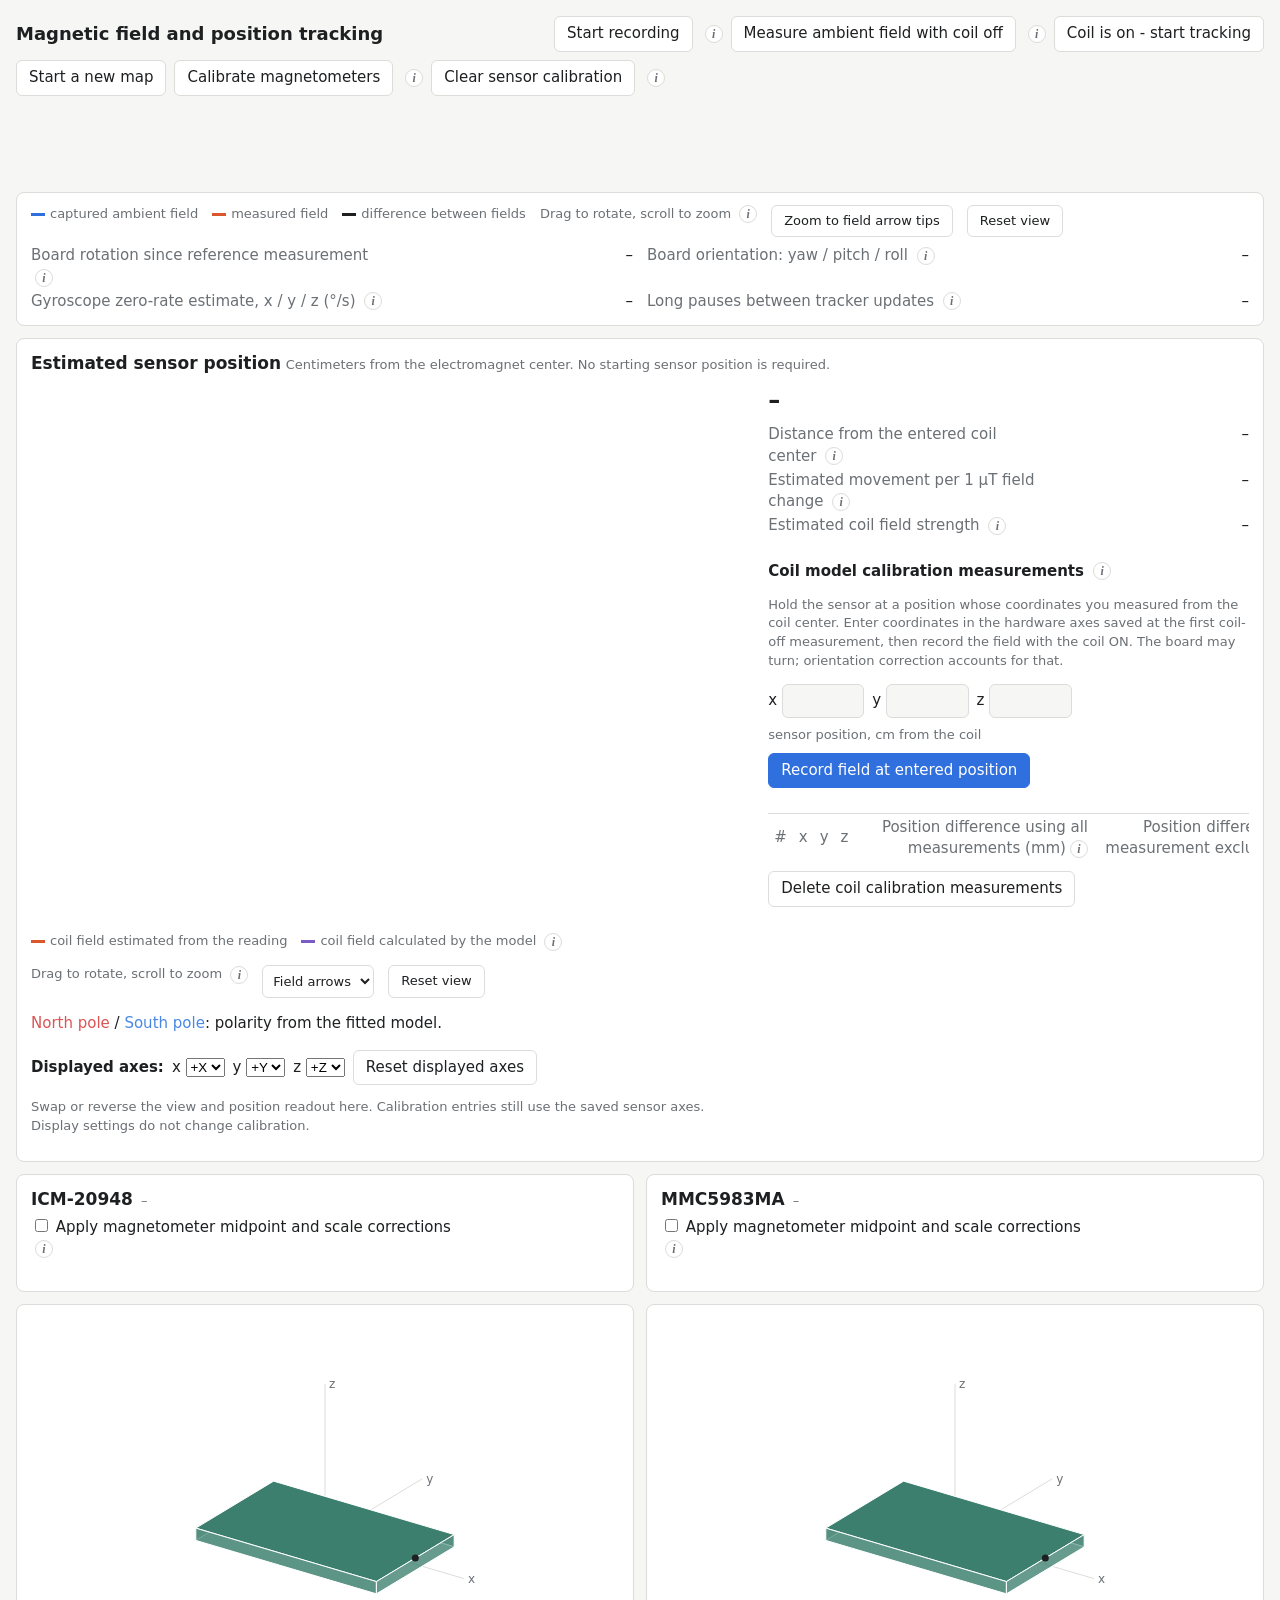
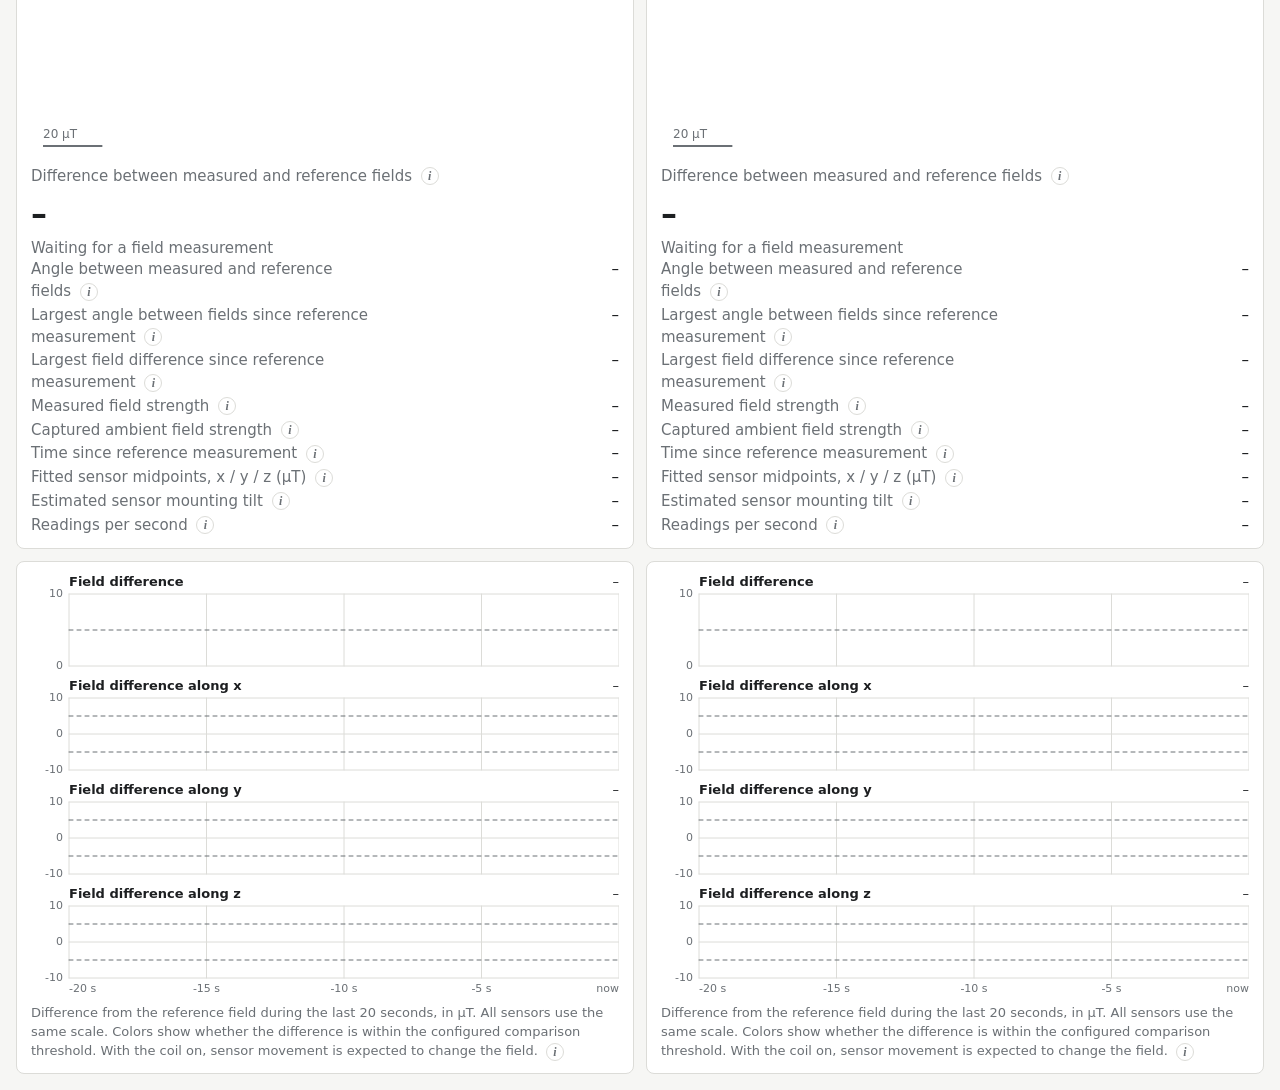
==== commit f154a66c: "removing home pos. dependency 2" ====
--- a/cancel-tracking/magtrack_src/web/page/index.html
+++ b/cancel-tracking/magtrack_src/web/page/index.html
@@ -12,10 +12,19 @@
     <h1>Magnetic field and position tracking</h1><span class="sp"></span>
     <span id="logstat"></span><a id="loglink" target="_blank"></a>
     <button id="log">Start recording</button><button class="info" data-info="recordMeasurements"></button>
-    <button id="capture">Measure reference field at sensor home</button><button class="info" data-info="measureReferenceField"></button>
+    <button id="capture">Measure ambient field with coil off</button><button class="info" data-info="measureReferenceField"></button>
+    <button id="coilon">Coil is on - start tracking</button>
+    <button id="newmap">Start a new map</button>
     <button id="tumble">Calibrate magnetometers</button><button class="info" data-info="calibrateMagnetometers"></button>
     <button id="reset">Clear sensor calibration</button><button class="info" data-info="clearSensorCalibration"></button>
   </header>
+  <p id="startupstatus" role="status"></p><p id="requeststatus" role="alert"></p>
+  <div id="historywarning" class="warning" role="alert" hidden></div>
+  <div id="reconnectwarning" class="warning" role="alert" hidden>
+    Sensor reconnected. Continuing the last estimate. Turning during the gap was not measured.
+    Switch the coil off and measure the ambient field to recover orientation, or continue with this assumption.
+    <button id="dismissreconnect">Dismiss reconnect warning</button>
+  </div>
   <div class="card" id="tumblecard">
     <strong>Magnetometer calibration: rotate the board</strong>
     <p>Keep the coil off or far away. Rotate the whole sensor assembly through every orientation while staying near one spot. The field-direction coverage must be sufficient before you can calculate the corrections. The MMC must also cover enough directions if its mounting alignment is not yet known. <button class="info" data-info="calibrationDirectionCoverage"></button></p>
@@ -24,7 +33,7 @@
   </div>
   <div class="card shared">
     <div class="legend">
-      <span><i style="background:var(--pred)"></i>captured reference field</span>
+      <span><i style="background:var(--pred)"></i>captured ambient field</span>
       <span><i style="background:var(--meas)"></i>measured field</span>
       <span><i style="background:var(--ink)"></i>difference between fields</span>
       <span>Drag to rotate, scroll to zoom <button class="info" data-info="magneticFieldView"></button></span>
@@ -39,7 +48,7 @@
     </dl>
   </div>
   <div class="card" id="poscard">
-    <h2>Estimated sensor position</h2> <span class="hint">ICM coordinates in centimeters from the entered center of the electromagnet</span>
+    <h2>Estimated sensor position</h2> <span class="hint">Centimeters from the electromagnet center. No starting sensor position is required.</span>
     <div class="posgrid">
       <div>
         <canvas id="posview"></canvas>
@@ -54,27 +63,25 @@
           </select>
           <button id="posreset">Reset view</button>
         </div>
+        <p><span style="color:#dc5454">North pole</span> / <span style="color:#4a88e4">South pole</span>: polarity from the fitted model.</p>
+        <div class="calentry" id="displayaxes"><strong>Displayed axes:</strong>
+          <label>x <select id="displayx" aria-label="Displayed x axis"></select></label>
+          <label>y <select id="displayy" aria-label="Displayed y axis"></select></label>
+          <label>z <select id="displayz" aria-label="Displayed z axis"></select></label>
+          <button id="axesreset">Reset displayed axes</button>
+        </div>
+        <p class="hint">Swap or reverse the view and position readout here. Calibration entries still use the saved sensor axes. Display settings do not change calibration.</p>
       </div>
       <div>
         <div class="big" id="posxyz">&ndash;</div>
         <dl>
-          <dt>Distance from sensor home <button class="info" data-info="distanceFromSensorHome"></button></dt><dd id="posfromhome">&ndash;</dd>
           <dt>Distance from the entered coil center <button class="info" data-info="distanceFromCoilCenter"></button></dt><dd id="posfromcoil">&ndash;</dd>
           <dt>Estimated movement per 1 &micro;T field change <button class="info" data-info="positionChangePerFieldChange"></button></dt><dd id="posprec">&ndash;</dd>
           <dt>Estimated coil field strength <button class="info" data-info="estimatedCoilFieldStrength"></button></dt><dd id="poscoilfield">&ndash;</dd>
         </dl>
-        <h3>Sensor home: reference measurement position <button class="info" data-info="sensorHomeCoordinates"></button></h3>
-        <p class="hint">The physical mark where the board sits for reference measurements. Enter its coordinates from the coil center. Saving coordinates does not measure the magnetic field.</p>
-        <div class="calentry">
-          <label>x <input id="homex" type="number" step="0.5" inputmode="decimal"></label>
-          <label>y <input id="homey" type="number" step="0.5" inputmode="decimal"></label>
-          <label>z <input id="homez" type="number" step="0.5" inputmode="decimal"></label>
-          <span class="hint">cm from the coil</span>
-          <button id="homeset">Save sensor home coordinates</button>
-        </div>
-        <div class="hint" id="homenow"></div>
+        <div id="positionchoices" aria-label="Matching starting positions"></div>
         <h3>Coil model calibration measurements <button class="info" data-info="coilCalibrationMeasurements"></button></h3>
-        <p class="hint">Hold the sensor at a position whose coordinates you measured from the coil center. Keep the board in its sensor-home orientation, enter the coordinates, then record the field.</p>
+        <p class="hint">Hold the sensor at a position whose coordinates you measured from the coil center. Enter coordinates in the hardware axes saved at the first coil-off measurement, then record the field with the coil ON. The board may turn; orientation correction accounts for that.</p>
         <div class="calentry">
           <label>x <input id="calx" type="number" step="0.5" inputmode="decimal"></label>
           <label>y <input id="caly" type="number" step="0.5" inputmode="decimal"></label>
@@ -126,7 +133,7 @@
         <dt>Largest angle between fields since reference measurement <button class="info" data-info="largestAngleBetweenFields"></button></dt><dd class="peakdeg">&ndash;</dd>
         <dt>Largest field difference since reference measurement <button class="info" data-info="largestFieldDifference"></button></dt><dd class="peak">&ndash;</dd>
         <dt>Measured field strength <button class="info" data-info="measuredFieldStrength"></button></dt><dd class="mm">&ndash;</dd>
-        <dt>Captured reference field strength <button class="info" data-info="referenceFieldStrength"></button></dt><dd class="pm">&ndash;</dd>
+        <dt>Captured ambient field strength <button class="info" data-info="referenceFieldStrength"></button></dt><dd class="pm">&ndash;</dd>
         <dt>Time since reference measurement <button class="info" data-info="timeSinceReferenceMeasurement"></button></dt><dd class="age">&ndash;</dd>
         <dt>Fitted sensor midpoints, x / y / z (&micro;T) <button class="info" data-info="sensorMidpoints"></button></dt><dd class="off">&ndash;</dd>
         <dt>Estimated sensor mounting tilt <button class="info" data-info="estimatedSensorMountingTilt"></button></dt><dd class="tilt">&ndash;</dd>
@@ -150,6 +157,7 @@
 <script src="sweep_view.js"></script>
 <script src="chart.js"></script>
 <script src="field_view.js"></script>
+<script src="display_axes.js"></script>
 <script src="position_view.js"></script>
 <script src="app.js"></script>
 <script src="info.js"></script>
--- a/cancel-tracking/magtrack_src/web/page/style.css
+++ b/cancel-tracking/magtrack_src/web/page/style.css
@@ -89,3 +89,8 @@
 
 .table-scroll { max-width:100%; overflow-x:auto; }
 .table-scroll table { min-width:600px; }
+
+[hidden] { display:none !important; }
+.warning { border:3px solid var(--bad); background:var(--card); color:var(--bad); padding:18px; font-size:18px; font-weight:700; border-radius:8px; }
+#requeststatus { color:var(--bad); }
+#positionchoices { display:flex; gap:8px; flex-wrap:wrap; margin:10px 0; }
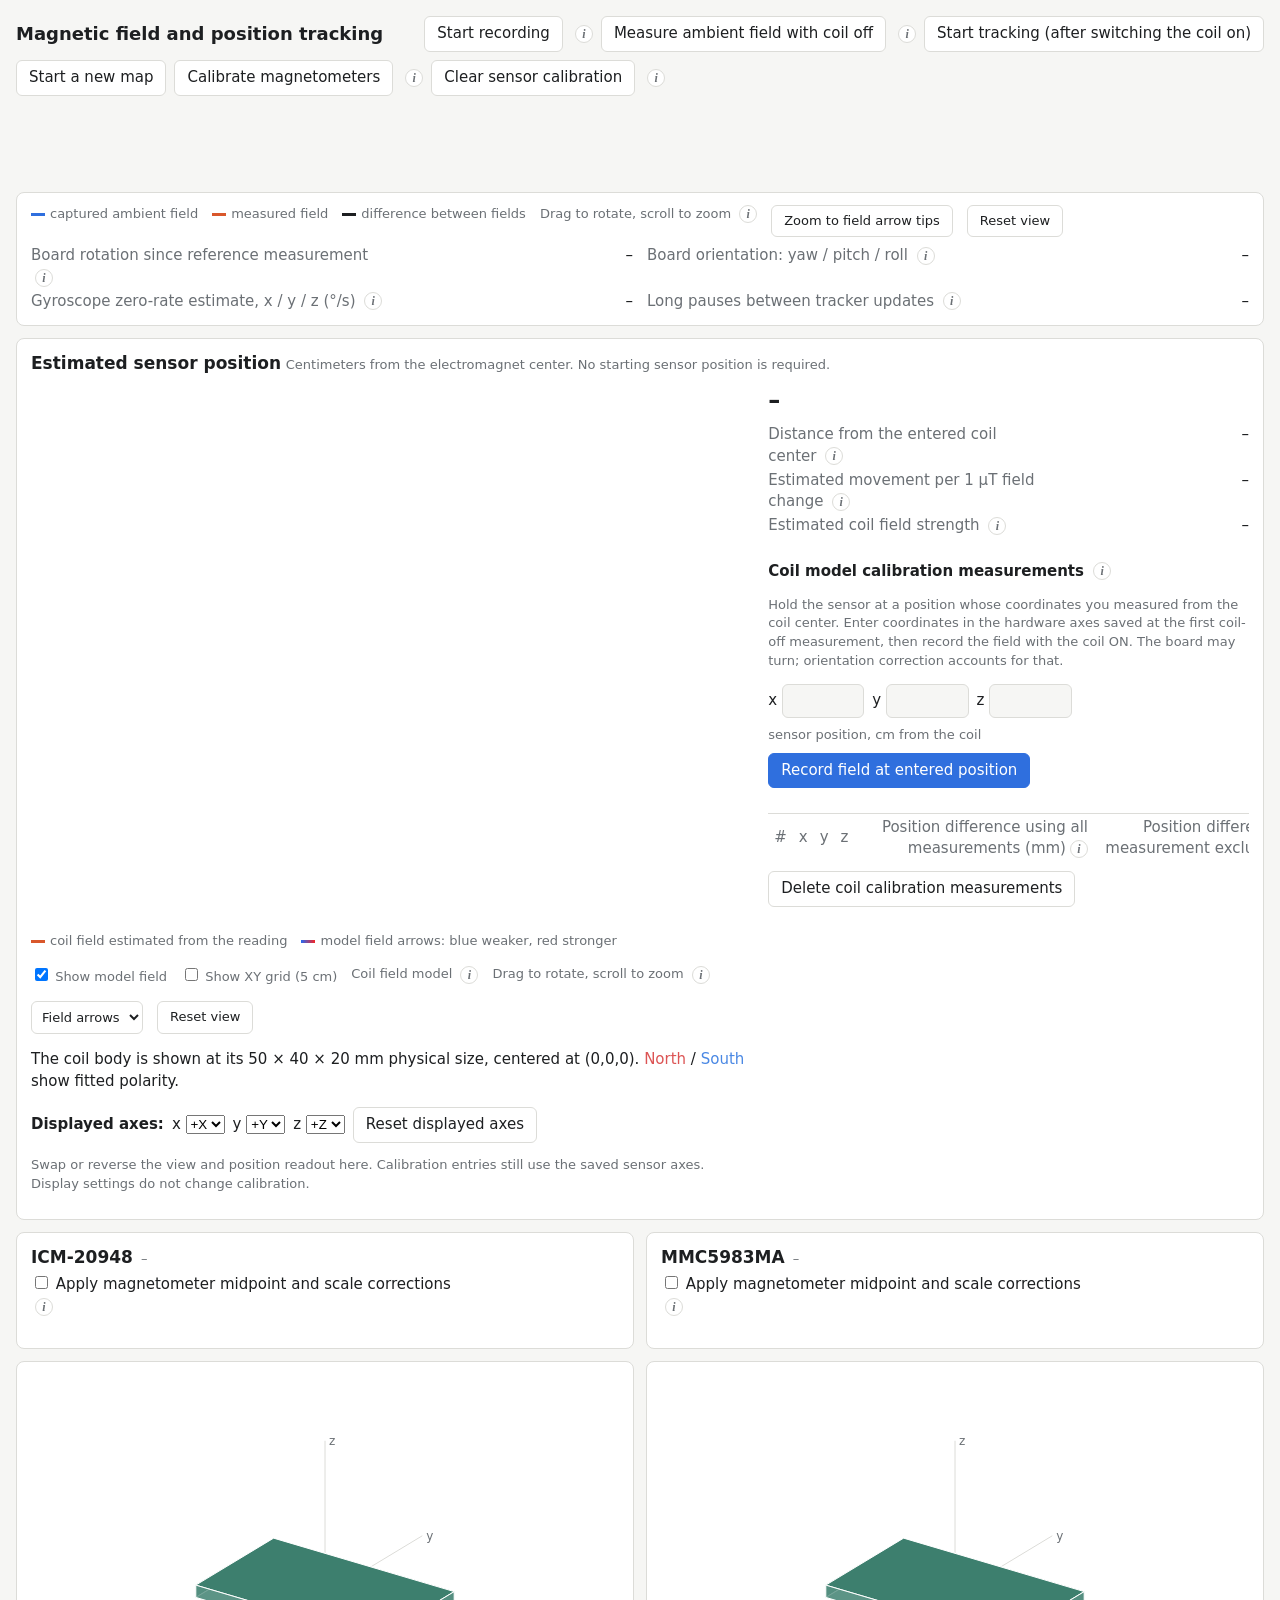
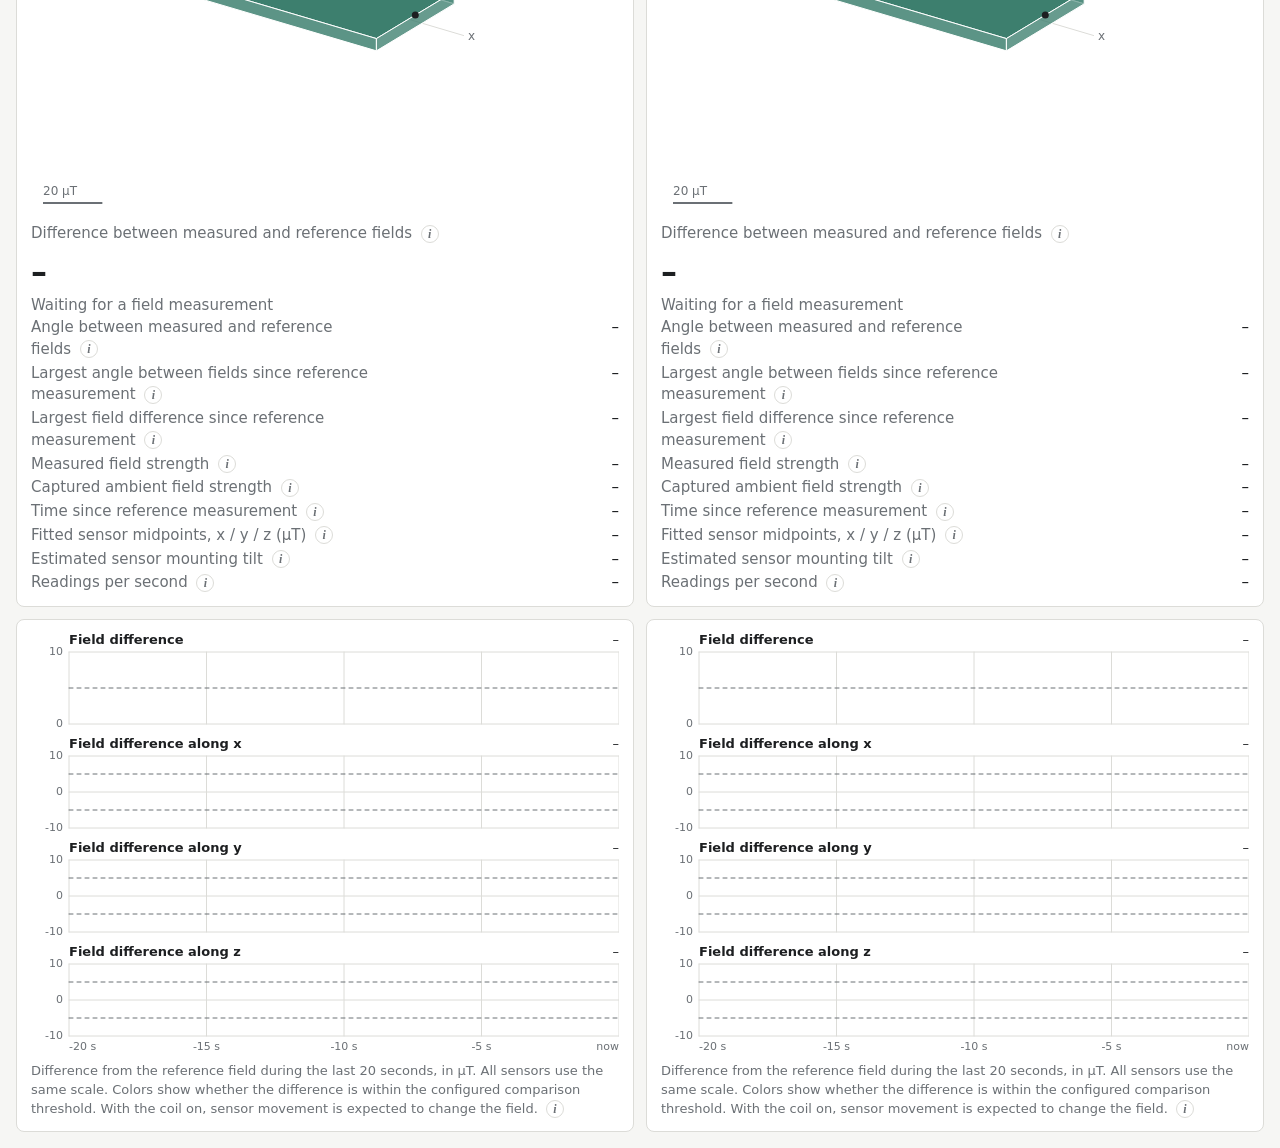
==== commit 84c398b3: "tuning the visualization" ====
--- a/cancel-tracking/magtrack_src/web/page/index.html
+++ b/cancel-tracking/magtrack_src/web/page/index.html
@@ -13,7 +13,7 @@
     <span id="logstat"></span><a id="loglink" target="_blank"></a>
     <button id="log">Start recording</button><button class="info" data-info="recordMeasurements"></button>
     <button id="capture">Measure ambient field with coil off</button><button class="info" data-info="measureReferenceField"></button>
-    <button id="coilon">Coil is on - start tracking</button>
+    <button id="coilon">Start tracking (after switching the coil on)</button>
     <button id="newmap">Start a new map</button>
     <button id="tumble">Calibrate magnetometers</button><button class="info" data-info="calibrateMagnetometers"></button>
     <button id="reset">Clear sensor calibration</button><button class="info" data-info="clearSensorCalibration"></button>
@@ -54,16 +54,18 @@
         <canvas id="posview"></canvas>
         <div class="legend">
           <span><i style="background:var(--meas)"></i>coil field estimated from the reading</span>
-          <span><i style="background:var(--field)"></i>coil field calculated by the model <button class="info" data-info="estimatedAndModelledCoilFields"></button></span>
+          <span><i style="background:linear-gradient(90deg,hsl(220 90% 55%),hsl(0 90% 55%))"></i>model field arrows: blue weaker, red stronger</span>
+          <label><input id="posfieldtoggle" type="checkbox" checked> Show model field</label>
+          <label><input id="posgridtoggle" type="checkbox"> Show XY grid (5 cm)</label>
+          <span>Coil field model <button class="info" data-info="estimatedAndModelledCoilFields"></button></span>
           <span>Drag to rotate, scroll to zoom <button class="info" data-info="positionView"></button></span>
-          <select id="posfield" aria-label="How to draw the coil's field">
+          <select id="posfield" aria-label="Model field drawing style">
             <option value="arrows">Field arrows</option>
             <option value="lines">Field lines</option>
-            <option value="off">No field</option>
           </select>
           <button id="posreset">Reset view</button>
         </div>
-        <p><span style="color:#dc5454">North pole</span> / <span style="color:#4a88e4">South pole</span>: polarity from the fitted model.</p>
+        <p>The coil body is shown at its 50 × 40 × 20 mm physical size, centered at (0,0,0). <span style="color:#dc5454">North</span> / <span style="color:#4a88e4">South</span> show fitted polarity.</p>
         <div class="calentry" id="displayaxes"><strong>Displayed axes:</strong>
           <label>x <select id="displayx" aria-label="Displayed x axis"></select></label>
           <label>y <select id="displayy" aria-label="Displayed y axis"></select></label>
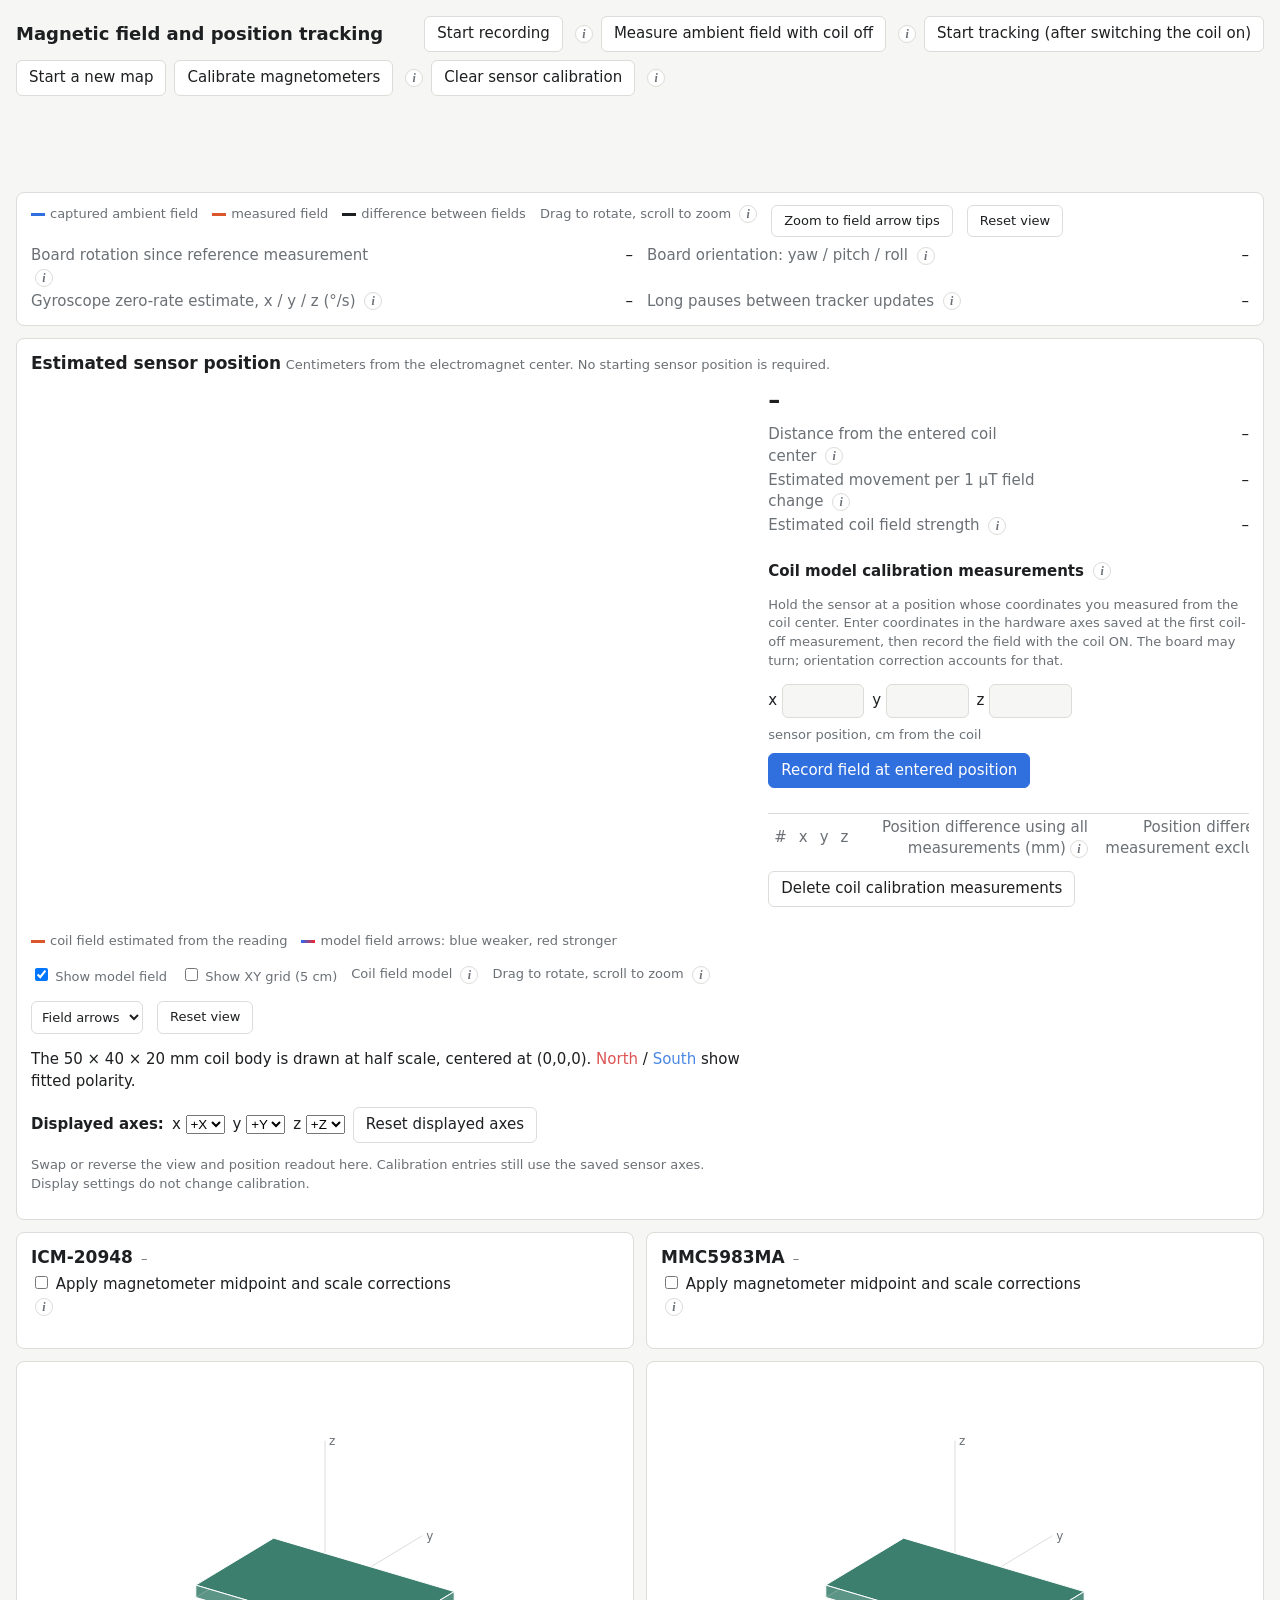
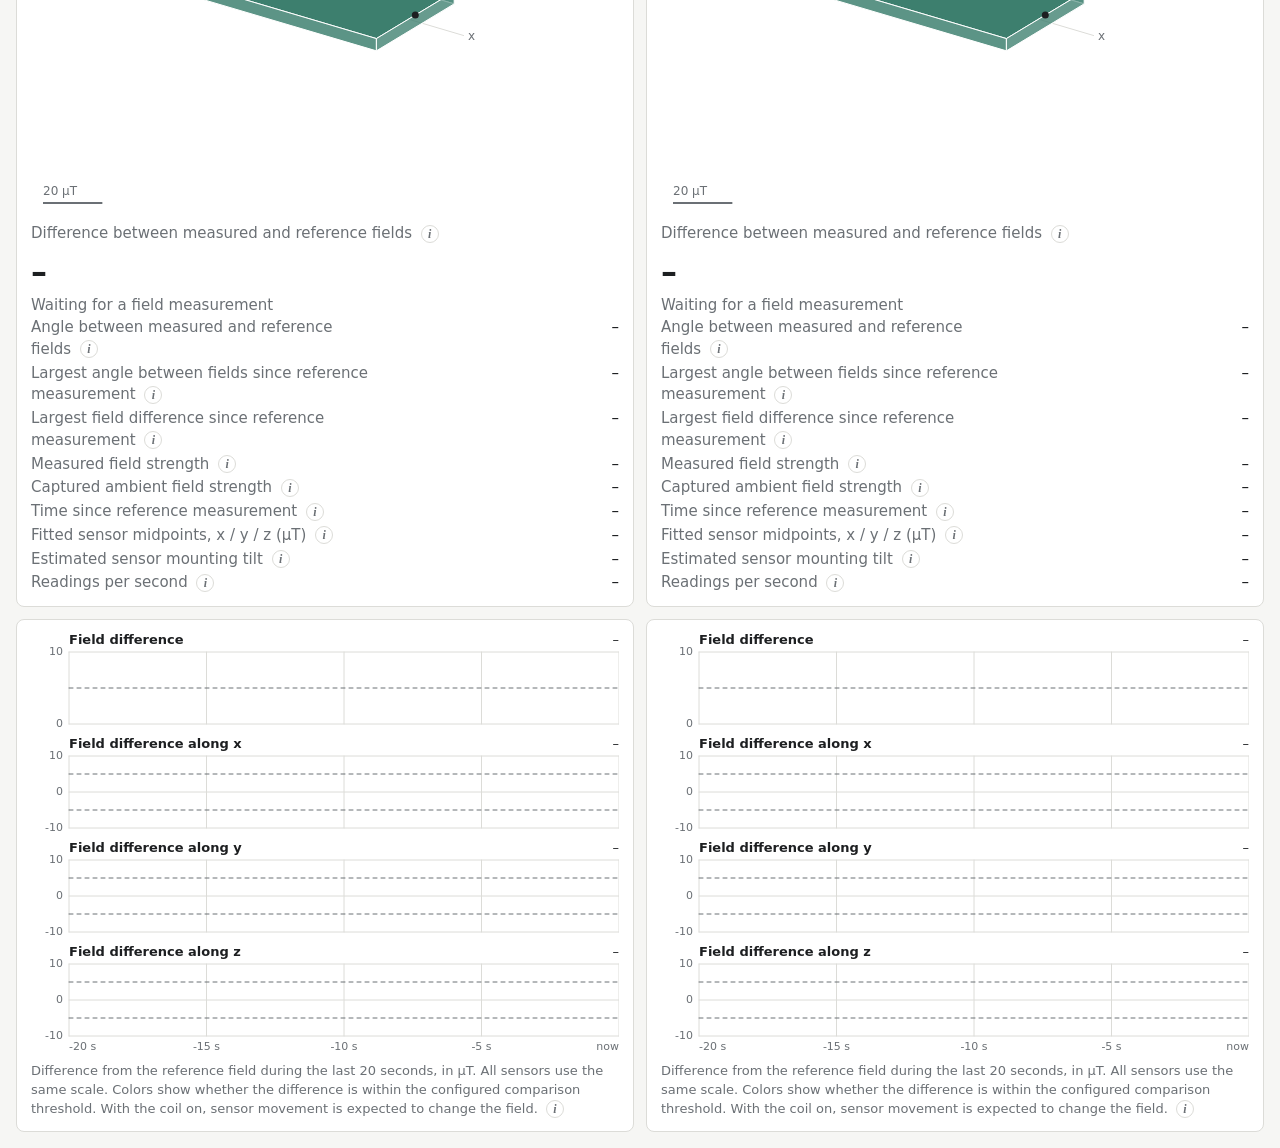
==== commit b33a970f: "visuals improvement: grid lines on the plot and colour intensity" ====
--- a/cancel-tracking/magtrack_src/web/page/index.html
+++ b/cancel-tracking/magtrack_src/web/page/index.html
@@ -65,7 +65,7 @@
           </select>
           <button id="posreset">Reset view</button>
         </div>
-        <p>The coil body is shown at its 50 × 40 × 20 mm physical size, centered at (0,0,0). <span style="color:#dc5454">North</span> / <span style="color:#4a88e4">South</span> show fitted polarity.</p>
+        <p>The 50 × 40 × 20 mm coil body is drawn at half scale, centered at (0,0,0). <span style="color:#dc5454">North</span> / <span style="color:#4a88e4">South</span> show fitted polarity.</p>
         <div class="calentry" id="displayaxes"><strong>Displayed axes:</strong>
           <label>x <select id="displayx" aria-label="Displayed x axis"></select></label>
           <label>y <select id="displayy" aria-label="Displayed y axis"></select></label>
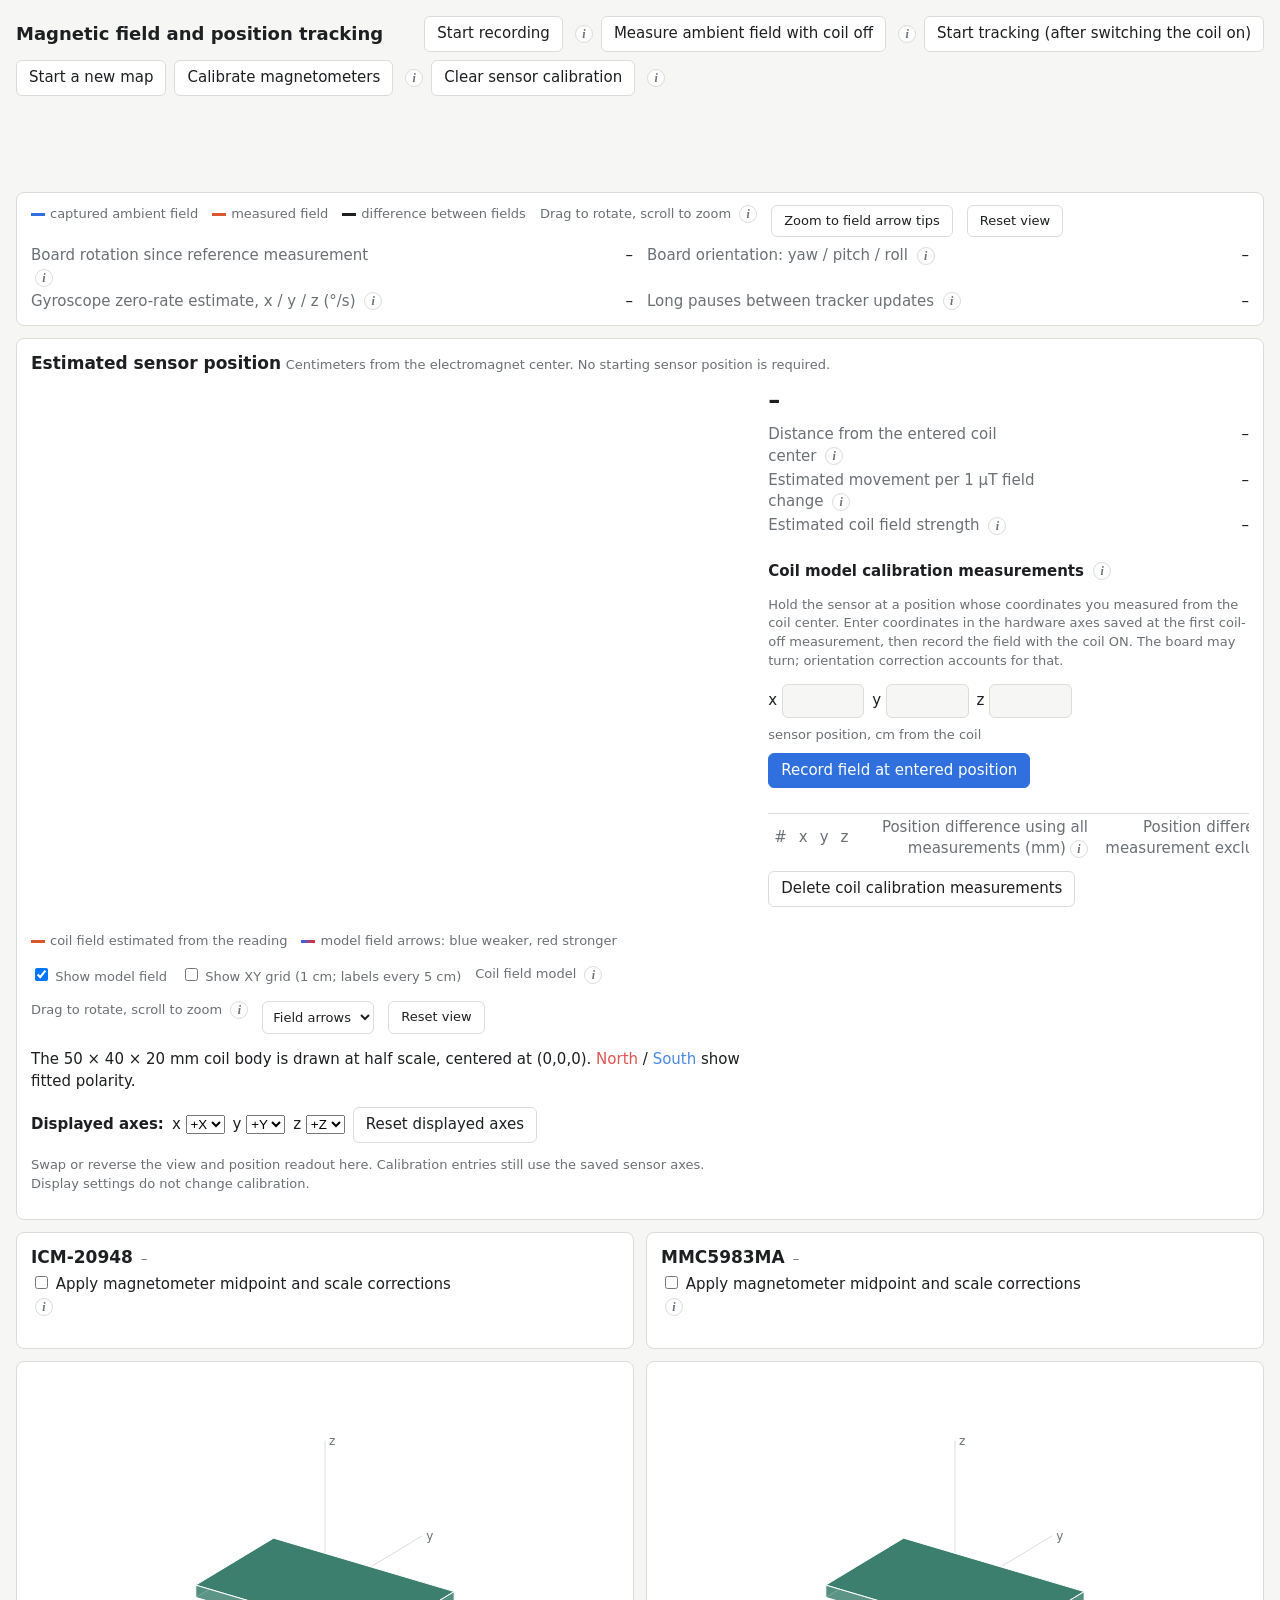
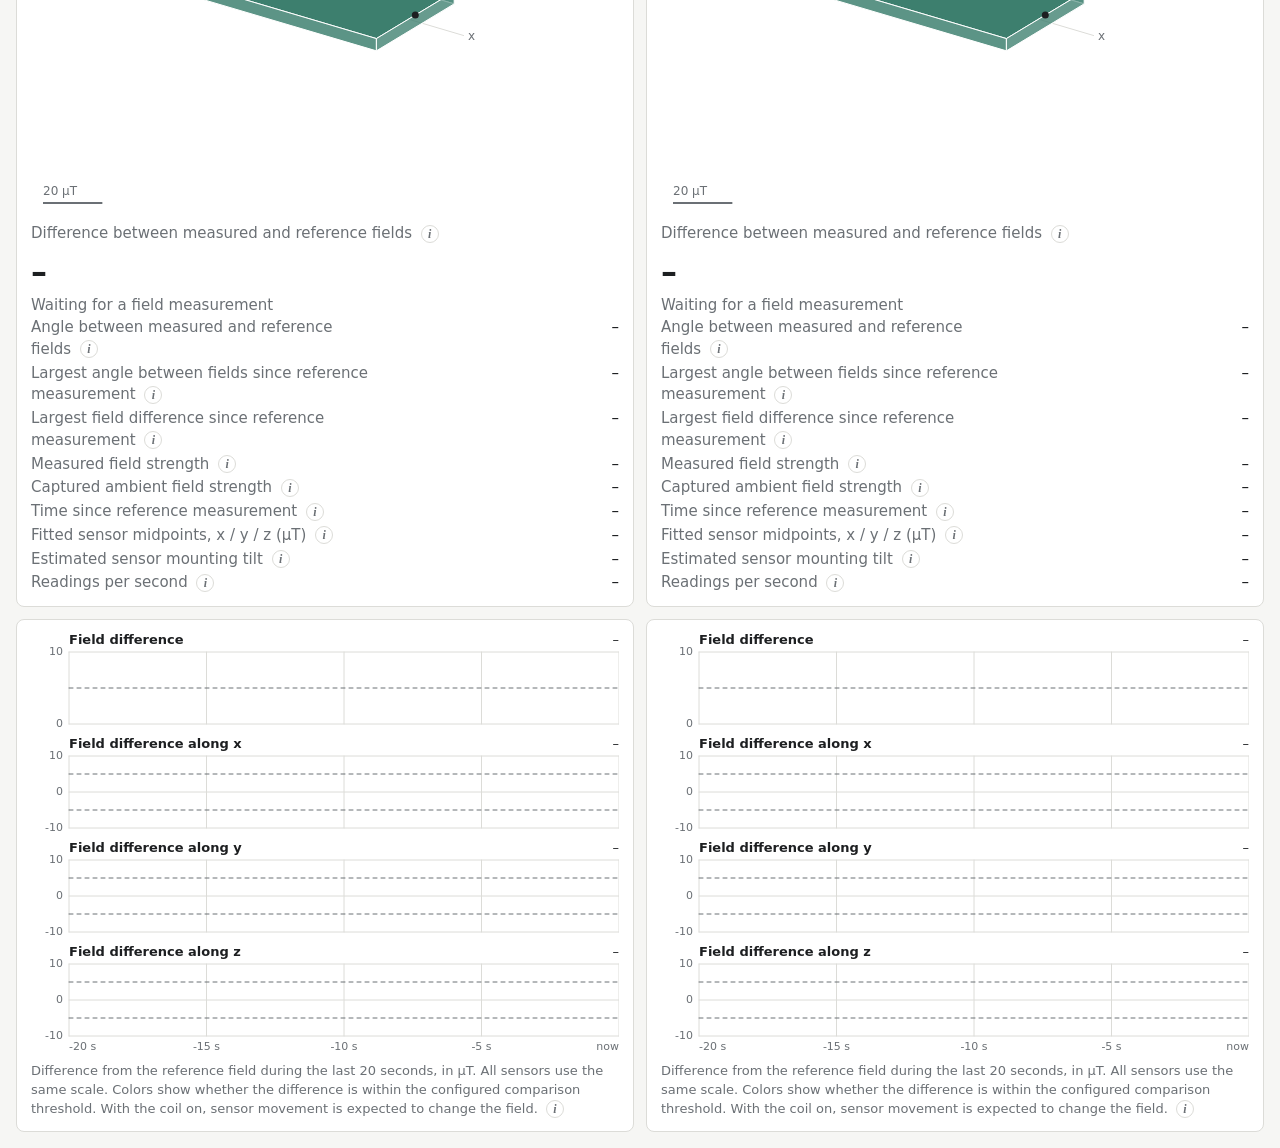
==== commit f5e06803: "line tracking log added." ====
--- a/cancel-tracking/magtrack_src/web/page/index.html
+++ b/cancel-tracking/magtrack_src/web/page/index.html
@@ -51,12 +51,18 @@
     <h2>Estimated sensor position</h2> <span class="hint">Centimeters from the electromagnet center. No starting sensor position is required.</span>
     <div class="posgrid">
       <div>
-        <canvas id="posview"></canvas>
+        <div class="position-canvas-wrap">
+          <canvas id="posview"></canvas>
+          <div id="positionambiguity" class="position-ambiguity" role="status" aria-live="polite" hidden>
+            <span class="position-ambiguity-icon" aria-hidden="true">!</span>
+            <span id="positionambiguitytext"></span>
+          </div>
+        </div>
         <div class="legend">
           <span><i style="background:var(--meas)"></i>coil field estimated from the reading</span>
           <span><i style="background:linear-gradient(90deg,hsl(220 90% 55%),hsl(0 90% 55%))"></i>model field arrows: blue weaker, red stronger</span>
           <label><input id="posfieldtoggle" type="checkbox" checked> Show model field</label>
-          <label><input id="posgridtoggle" type="checkbox"> Show XY grid (5 cm)</label>
+          <label><input id="posgridtoggle" type="checkbox"> Show XY grid (1 cm; labels every 5 cm)</label>
           <span>Coil field model <button class="info" data-info="estimatedAndModelledCoilFields"></button></span>
           <span>Drag to rotate, scroll to zoom <button class="info" data-info="positionView"></button></span>
           <select id="posfield" aria-label="Model field drawing style">
--- a/cancel-tracking/magtrack_src/web/page/style.css
+++ b/cancel-tracking/magtrack_src/web/page/style.css
@@ -74,6 +74,12 @@
 .posgrid { display:grid; gap:16px; grid-template-columns:minmax(0,3fr) minmax(0,2fr); margin-top:8px; }
 #posview { aspect-ratio:4/3; cursor:grab; touch-action:none; margin-bottom:8px; }
 #posview:active { cursor:grabbing; }
+.position-canvas-wrap { position:relative; }
+.position-ambiguity { position:absolute; top:8px; left:8px; z-index:2; display:flex; align-items:center; gap:6px;
+                      max-width:calc(100% - 16px); padding:6px 9px; border:2px solid var(--bad);
+                      border-radius:7px; background:var(--card); color:var(--bad); font-size:12px; font-weight:700; }
+.position-ambiguity-icon { display:inline-grid; place-items:center; flex:0 0 18px; height:18px;
+                           border-radius:50%; background:var(--bad); color:#fff; font-size:14px; }
 #posxyz { font-size:24px; margin-bottom:6px; white-space:pre-wrap; overflow-wrap:anywhere; }
 .readoutlabel { color:var(--dim); margin-bottom:4px; }
 .calentry { display:flex; flex-wrap:wrap; gap:8px; align-items:center; margin-bottom:6px; }
